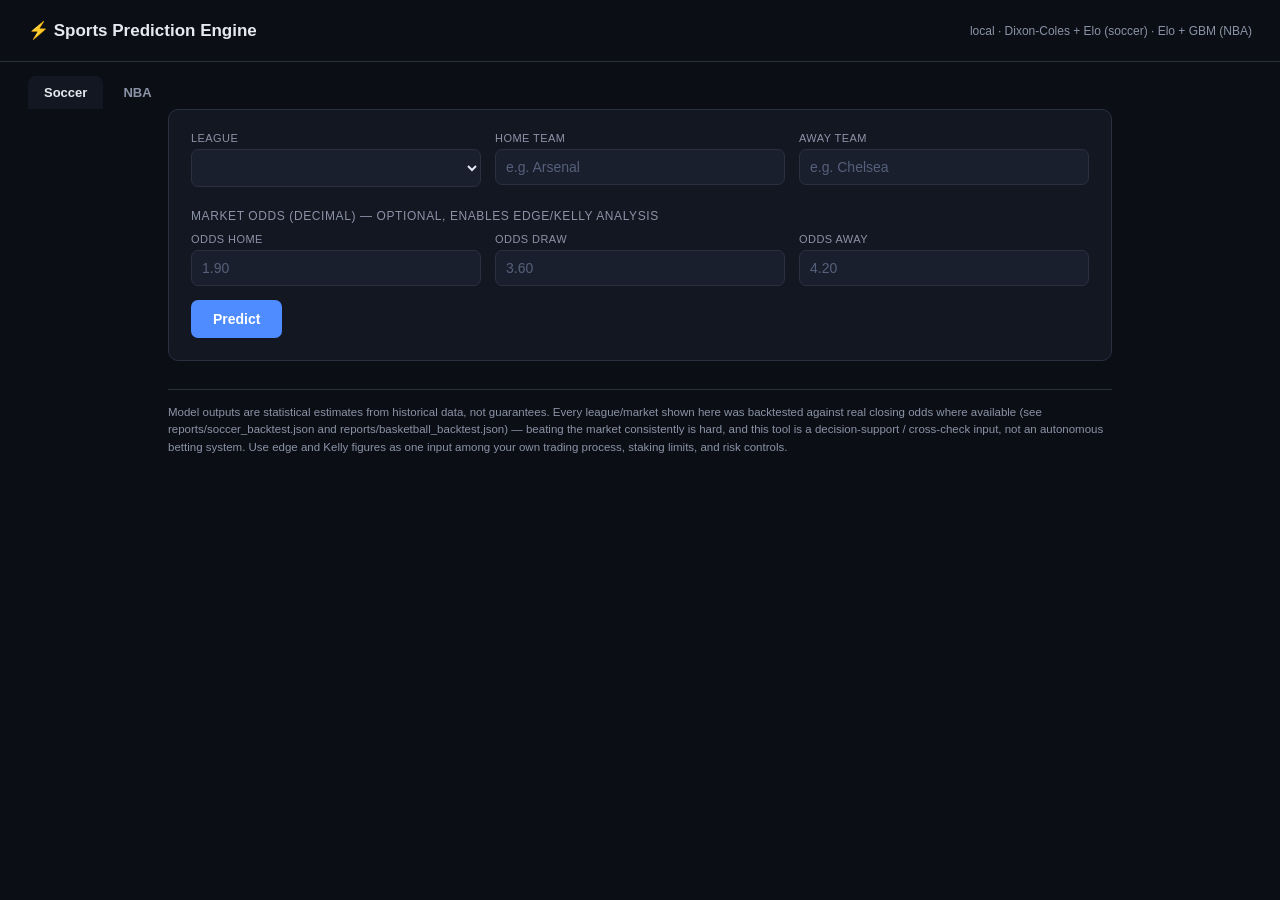
==== dashboard.html @ 4b40d507 "Initial commit: local sports prediction engine (soccer + NBA) Dixon-Coles + Elo ensemble for 20 socc" ====
<!DOCTYPE html>
<html lang="en">
<head>
<meta charset="UTF-8">
<title>Sports Prediction Engine — Local Dashboard</title>
<style>
  :root {
    --bg: #0b0e14; --panel: #131722; --panel2: #1a1f2e; --border: #2a3040;
    --text: #e6e9ef; --muted: #8b93a7; --accent: #4f8cff;
    --pos: #2ecc71; --neg: #ff5c5c; --draw: #f5b642;
  }
  * { box-sizing: border-box; }
  body { margin:0; font-family: -apple-system, BlinkMacSystemFont, "Segoe UI", Roboto, sans-serif;
         background: var(--bg); color: var(--text); }
  header { padding: 20px 28px; border-bottom: 1px solid var(--border); display:flex; align-items:center; justify-content:space-between;}
  header h1 { font-size: 17px; font-weight: 600; margin:0; }
  header .tag { color: var(--muted); font-size: 12px; }
  .tabs { display:flex; gap:4px; padding: 14px 28px 0; }
  .tab { padding:9px 16px; border-radius:8px 8px 0 0; cursor:pointer; color:var(--muted); font-size:13px; font-weight:600; }
  .tab.active { background: var(--panel); color: var(--text); }
  main { max-width: 1000px; margin: 0 auto; padding: 0 28px 60px; }
  .card { background: var(--panel); border: 1px solid var(--border); border-radius: 10px; padding: 22px; margin-top: 0; }
  .row { display:flex; gap:14px; flex-wrap: wrap; margin-bottom: 14px; }
  .field { flex: 1; min-width: 160px; }
  label { display:block; font-size: 11px; color: var(--muted); margin-bottom: 5px; text-transform: uppercase; letter-spacing: .04em; }
  input, select { width:100%; padding: 9px 10px; background: var(--panel2); border: 1px solid var(--border);
                  border-radius: 7px; color: var(--text); font-size: 14px; }
  input::placeholder { color: #55607a; }
  button { background: var(--accent); color: white; border: none; padding: 11px 22px; border-radius: 7px;
           font-size: 14px; font-weight: 600; cursor: pointer; }
  button:hover { opacity: .9; }
  .section-title { font-size: 12px; color: var(--muted); text-transform: uppercase; letter-spacing: .05em; margin: 22px 0 10px; }
  .results { display:none; margin-top: 22px; }
  .prob-grid { display:flex; gap:12px; margin-bottom: 18px; }
  .prob-box { flex:1; background: var(--panel2); border-radius: 8px; padding: 16px; text-align:center; border:1px solid var(--border); }
  .prob-box .label { font-size: 11px; color: var(--muted); text-transform:uppercase; margin-bottom:6px; }
  .prob-box .val { font-size: 26px; font-weight: 700; }
  .stat-grid { display:grid; grid-template-columns: repeat(auto-fit, minmax(160px,1fr)); gap: 10px; margin-bottom: 18px; }
  .stat { background: var(--panel2); border-radius: 8px; padding: 12px 14px; border:1px solid var(--border); }
  .stat .label { font-size: 10px; color: var(--muted); text-transform: uppercase; }
  .stat .val { font-size: 17px; font-weight: 600; margin-top: 3px; }
  table { width: 100%; border-collapse: collapse; margin-top: 6px; }
  th, td { text-align: left; padding: 9px 10px; font-size: 13px; border-bottom: 1px solid var(--border); }
  th { color: var(--muted); font-weight: 600; font-size: 11px; text-transform: uppercase; }
  .edge-pos { color: var(--pos); font-weight: 700; }
  .edge-neg { color: var(--neg); }
  .badge { display:inline-block; padding: 2px 8px; border-radius: 20px; font-size: 11px; font-weight:700; }
  .badge.bet { background: rgba(46,204,113,.15); color: var(--pos); }
  .badge.pass { background: rgba(139,147,167,.15); color: var(--muted); }
  .err { color: var(--neg); font-size: 13px; margin-top: 10px; display:none; }
  .disclaimer { color: var(--muted); font-size: 11.5px; margin-top: 28px; line-height:1.5; border-top:1px solid var(--border); padding-top:14px;}
  datalist {}
</style>
</head>
<body>
<header>
  <h1>⚡ Sports Prediction Engine</h1>
  <div class="tag">local · Dixon-Coles + Elo (soccer) · Elo + GBM (NBA)</div>
</header>
<div class="tabs">
  <div class="tab active" id="tab-soccer" onclick="switchTab('soccer')">Soccer</div>
  <div class="tab" id="tab-nba" onclick="switchTab('nba')">NBA</div>
</div>
<main>
  <div class="card" id="panel-soccer">
    <div class="row">
      <div class="field">
        <label>League</label>
        <select id="s-league" onchange="loadTeams()"></select>
      </div>
      <div class="field">
        <label>Home Team</label>
        <input list="s-home-list" id="s-home" placeholder="e.g. Arsenal">
        <datalist id="s-home-list"></datalist>
      </div>
      <div class="field">
        <label>Away Team</label>
        <input list="s-away-list" id="s-away" placeholder="e.g. Chelsea">
        <datalist id="s-away-list"></datalist>
      </div>
    </div>
    <div class="section-title">Market odds (decimal) — optional, enables edge/Kelly analysis</div>
    <div class="row">
      <div class="field"><label>Odds Home</label><input id="s-oh" type="number" step="0.01" placeholder="1.90"></div>
      <div class="field"><label>Odds Draw</label><input id="s-od" type="number" step="0.01" placeholder="3.60"></div>
      <div class="field"><label>Odds Away</label><input id="s-oa" type="number" step="0.01" placeholder="4.20"></div>
    </div>
    <button onclick="runSoccer()">Predict</button>
    <div class="err" id="s-err"></div>
    <div class="results" id="s-results"></div>
  </div>

  <div class="card" id="panel-nba" style="display:none;">
    <div class="row">
      <div class="field">
        <label>Home Team</label>
        <input list="n-home-list" id="n-home" placeholder="e.g. Celtics">
        <datalist id="n-home-list"></datalist>
      </div>
      <div class="field">
        <label>Away Team</label>
        <input list="n-away-list" id="n-away" placeholder="e.g. Lakers">
        <datalist id="n-away-list"></datalist>
      </div>
      <div class="field">
        <label>Game Date</label>
        <input id="n-date" type="date">
      </div>
    </div>
    <div class="section-title">Market odds (decimal) — optional</div>
    <div class="row">
      <div class="field"><label>Odds Home</label><input id="n-oh" type="number" step="0.01" placeholder="1.55"></div>
      <div class="field"><label>Odds Away</label><input id="n-oa" type="number" step="0.01" placeholder="2.50"></div>
      <div class="field" style="display:flex; align-items:flex-end; gap:14px;">
        <label style="display:flex; align-items:center; gap:6px; margin:0; text-transform:none; font-size:13px;">
          <input type="checkbox" id="n-playoffs" style="width:auto;"> Playoffs
        </label>
        <label style="display:flex; align-items:center; gap:6px; margin:0; text-transform:none; font-size:13px;">
          <input type="checkbox" id="n-neutral" style="width:auto;"> Neutral site
        </label>
      </div>
    </div>
    <button onclick="runNBA()">Predict</button>
    <div class="err" id="n-err"></div>
    <div class="results" id="n-results"></div>
  </div>

  <div class="disclaimer">
    Model outputs are statistical estimates from historical data, not guarantees. Every league/market
    shown here was backtested against real closing odds where available (see reports/soccer_backtest.json
    and reports/basketball_backtest.json) — beating the market consistently is hard, and this tool is a
    decision-support / cross-check input, not an autonomous betting system. Use edge and Kelly figures as
    one input among your own trading process, staking limits, and risk controls.
  </div>
</main>

<script>
const API = "";

function switchTab(t) {
  document.getElementById('tab-soccer').classList.toggle('active', t==='soccer');
  document.getElementById('tab-nba').classList.toggle('active', t==='nba');
  document.getElementById('panel-soccer').style.display = t==='soccer' ? 'block' : 'none';
  document.getElementById('panel-nba').style.display = t==='nba' ? 'block' : 'none';
}

async function init() {
  const leagues = await (await fetch(API+'/api/soccer/leagues')).json();
  const sel = document.getElementById('s-league');
  sel.innerHTML = leagues.map(l => `<option value="${l.code}">${l.name} (${l.code})</option>`).join('');
  await loadTeams();
  const nbaTeams = await (await fetch(API+'/api/basketball/teams')).json();
  fillList('n-home-list', nbaTeams);
  fillList('n-away-list', nbaTeams);
  document.getElementById('n-date').value = new Date().toISOString().slice(0,10);
}

function fillList(id, items) {
  document.getElementById(id).innerHTML = items.map(t => `<option value="${t}">`).join('');
}

async function loadTeams() {
  const div = document.getElementById('s-league').value;
  const teams = await (await fetch(API+`/api/soccer/teams?div=${div}`)).json();
  fillList('s-home-list', teams);
  fillList('s-away-list', teams);
}

function pct(x) { return (x*100).toFixed(1) + '%'; }

function edgeRow(label, odds, ea) {
  if (!ea) return '';
  const edgeClass = ea.edge > 0.02 ? 'edge-pos' : 'edge-neg';
  const badge = ea.edge > 0.02 ? '<span class="badge bet">VALUE</span>' : '<span class="badge pass">PASS</span>';
  return `<tr>
    <td>${label}</td>
    <td>${odds}</td>
    <td>${pct(ea.market_implied_prob)}</td>
    <td class="${edgeClass}">${ea.edge>0?'+':''}${pct(ea.edge)}</td>
    <td>${(ea.kelly_stake_fraction*100).toFixed(2)}% of bankroll</td>
    <td>${badge}</td>
  </tr>`;
}

async function runSoccer() {
  document.getElementById('s-err').style.display = 'none';
  const div = document.getElementById('s-league').value;
  const home = document.getElementById('s-home').value.trim();
  const away = document.getElementById('s-away').value.trim();
  if (!home || !away) { showErr('s-err', 'Enter both team names.'); return; }
  const oh = document.getElementById('s-oh').value;
  const od = document.getElementById('s-od').value;
  const oa = document.getElementById('s-oa').value;
  let url = `${API}/api/soccer/predict?div=${div}&home=${encodeURIComponent(home)}&away=${encodeURIComponent(away)}`;
  if (oh) url += `&odds_home=${oh}`; if (od) url += `&odds_draw=${od}`; if (oa) url += `&odds_away=${oa}`;
  const resp = await fetch(url);
  if (!resp.ok) { showErr('s-err', (await resp.json()).detail || 'Prediction failed'); return; }
  const r = await resp.json();

  let html = `<div class="prob-grid">
    <div class="prob-box"><div class="label">${r.home_team} Win</div><div class="val">${pct(r.prob_home_win)}</div></div>
    <div class="prob-box"><div class="label">Draw</div><div class="val">${pct(r.prob_draw)}</div></div>
    <div class="prob-box"><div class="label">${r.away_team} Win</div><div class="val">${pct(r.prob_away_win)}</div></div>
  </div>
  <div class="stat-grid">
    <div class="stat"><div class="label">Expected Goals</div><div class="val">${r.expected_goals_home.toFixed(2)} – ${r.expected_goals_away.toFixed(2)}</div></div>
    <div class="stat"><div class="label">Over/Under 2.5</div><div class="val">${pct(r.prob_over_2_5)} / ${pct(r.prob_under_2_5)}</div></div>
    <div class="stat"><div class="label">BTTS Yes/No</div><div class="val">${pct(r.prob_btts_yes)} / ${pct(r.prob_btts_no)}</div></div>
    <div class="stat"><div class="label">Elo Rating</div><div class="val">${Math.round(r.elo_home)} – ${Math.round(r.elo_away)}</div></div>
  </div>`;

  if (r.market_analysis) {
    html += `<div class="section-title">Market edge analysis</div>
    <table><thead><tr><th>Outcome</th><th>Odds</th><th>Mkt Implied</th><th>Edge</th><th>Kelly (¼)</th><th></th></tr></thead><tbody>
    ${edgeRow(r.home_team+' Win', document.getElementById('s-oh').value, r.market_analysis.H)}
    ${edgeRow('Draw', document.getElementById('s-od').value, r.market_analysis.D)}
    ${edgeRow(r.away_team+' Win', document.getElementById('s-oa').value, r.market_analysis.A)}
    </tbody></table>`;
  }
  html += `<div style="margin-top:16px; color:var(--muted); font-size:11.5px;">Model trained as of ${r.model_trained_as_of} · ${r.league}</div>`;
  const box = document.getElementById('s-results');
  box.innerHTML = html; box.style.display = 'block';
}

async function runNBA() {
  document.getElementById('n-err').style.display = 'none';
  const home = document.getElementById('n-home').value.trim();
  const away = document.getElementById('n-away').value.trim();
  if (!home || !away) { showErr('n-err', 'Enter both team names.'); return; }
  const date = document.getElementById('n-date').value;
  const playoffs = document.getElementById('n-playoffs').checked;
  const neutral = document.getElementById('n-neutral').checked;
  const oh = document.getElementById('n-oh').value;
  const oa = document.getElementById('n-oa').value;
  let url = `${API}/api/basketball/predict?home=${encodeURIComponent(home)}&away=${encodeURIComponent(away)}&game_date=${date}&is_playoffs=${playoffs}&neutral_site=${neutral}`;
  if (oh) url += `&odds_home=${oh}`; if (oa) url += `&odds_away=${oa}`;
  const resp = await fetch(url);
  if (!resp.ok) { showErr('n-err', (await resp.json()).detail || 'Prediction failed'); return; }
  const r = await resp.json();

  let html = `<div class="prob-grid">
    <div class="prob-box"><div class="label">${r.home_team} Win</div><div class="val">${pct(r.prob_home_win)}</div></div>
    <div class="prob-box"><div class="label">${r.away_team} Win</div><div class="val">${pct(r.prob_away_win)}</div></div>
  </div>
  <div class="stat-grid">
    <div class="stat"><div class="label">Predicted Margin (Home)</div><div class="val">${r.predicted_margin_home>0?'+':''}${r.predicted_margin_home.toFixed(1)}</div></div>
    <div class="stat"><div class="label">Predicted Total Points</div><div class="val">${r.predicted_total_points.toFixed(1)}</div></div>
    <div class="stat"><div class="label">Elo Rating</div><div class="val">${Math.round(r.elo_home)} – ${Math.round(r.elo_away)}</div></div>
  </div>`;

  if (r.market_analysis) {
    html += `<div class="section-title">Market edge analysis</div>
    <table><thead><tr><th>Outcome</th><th>Odds</th><th>Mkt Implied</th><th>Edge</th><th>Kelly (¼)</th><th></th></tr></thead><tbody>
    ${edgeRow(r.home_team+' Win', document.getElementById('n-oh').value, r.market_analysis.H)}
    ${edgeRow(r.away_team+' Win', document.getElementById('n-oa').value, r.market_analysis.A)}
    </tbody></table>`;
  }
  html += `<div style="margin-top:16px; color:var(--muted); font-size:11.5px;">Model trained as of ${r.model_trained_as_of}</div>`;
  const box = document.getElementById('n-results');
  box.innerHTML = html; box.style.display = 'block';
}

function showErr(id, msg) { const e = document.getElementById(id); e.textContent = msg; e.style.display = 'block'; }

init();
</script>
</body>
</html>
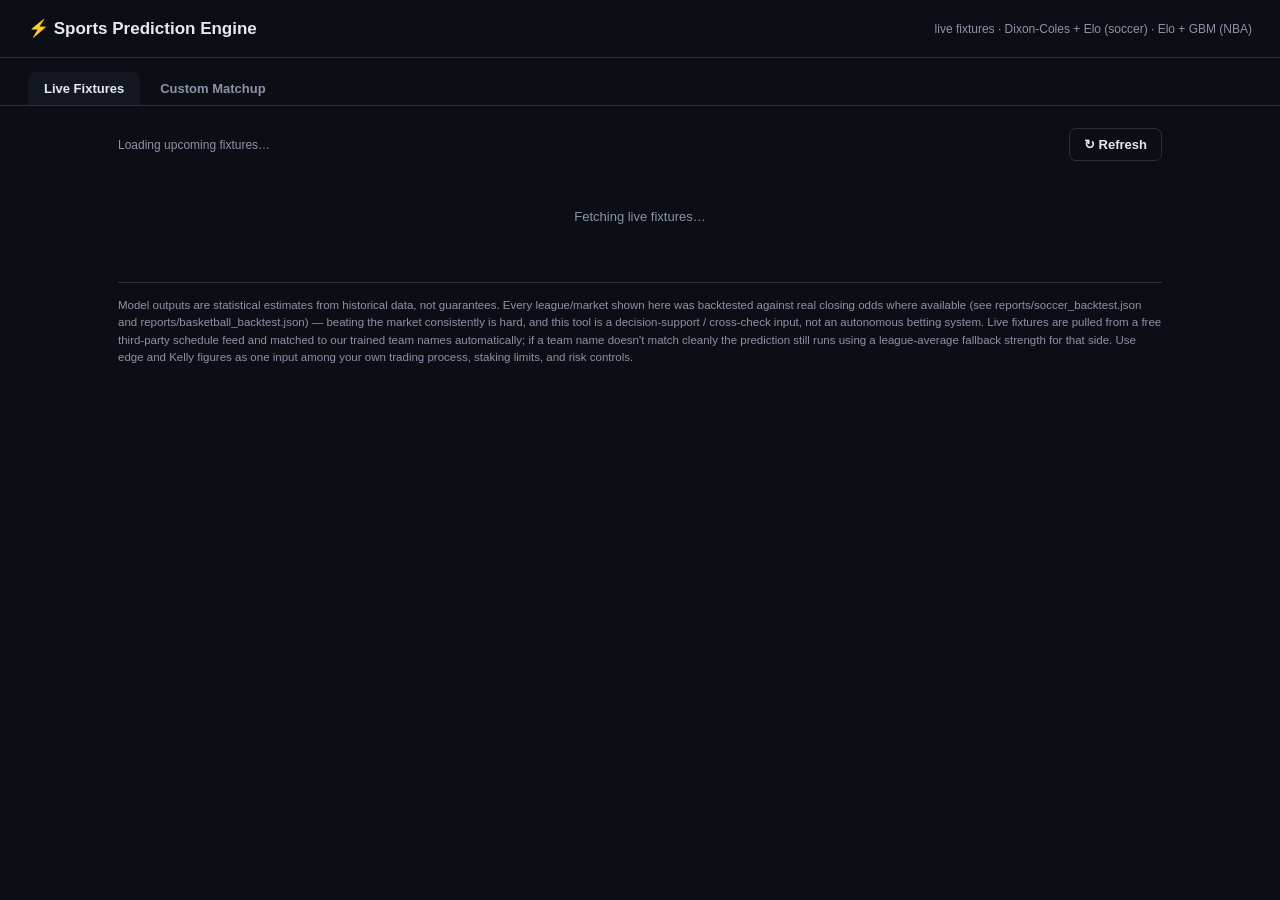
==== commit 5db716e8: "Add live fixtures: auto-fetch upcoming matches grouped by league, no manual entry New src/fixtures.p" ====
--- a/dashboard.html
+++ b/dashboard.html
@@ -12,14 +12,14 @@
   * { box-sizing: border-box; }
   body { margin:0; font-family: -apple-system, BlinkMacSystemFont, "Segoe UI", Roboto, sans-serif;
          background: var(--bg); color: var(--text); }
-  header { padding: 20px 28px; border-bottom: 1px solid var(--border); display:flex; align-items:center; justify-content:space-between;}
+  header { padding: 18px 28px; border-bottom: 1px solid var(--border); display:flex; align-items:center; justify-content:space-between; flex-wrap: wrap; gap: 10px;}
   header h1 { font-size: 17px; font-weight: 600; margin:0; }
   header .tag { color: var(--muted); font-size: 12px; }
-  .tabs { display:flex; gap:4px; padding: 14px 28px 0; }
+  .tabs { display:flex; gap:4px; padding: 14px 28px 0; border-bottom: 1px solid var(--border); }
   .tab { padding:9px 16px; border-radius:8px 8px 0 0; cursor:pointer; color:var(--muted); font-size:13px; font-weight:600; }
   .tab.active { background: var(--panel); color: var(--text); }
-  main { max-width: 1000px; margin: 0 auto; padding: 0 28px 60px; }
-  .card { background: var(--panel); border: 1px solid var(--border); border-radius: 10px; padding: 22px; margin-top: 0; }
+  main { max-width: 1100px; margin: 0 auto; padding: 22px 28px 60px; }
+  .card { background: var(--panel); border: 1px solid var(--border); border-radius: 10px; padding: 22px; }
   .row { display:flex; gap:14px; flex-wrap: wrap; margin-bottom: 14px; }
   .field { flex: 1; min-width: 160px; }
   label { display:block; font-size: 11px; color: var(--muted); margin-bottom: 5px; text-transform: uppercase; letter-spacing: .04em; }
@@ -29,6 +29,7 @@
   button { background: var(--accent); color: white; border: none; padding: 11px 22px; border-radius: 7px;
            font-size: 14px; font-weight: 600; cursor: pointer; }
   button:hover { opacity: .9; }
+  button.ghost { background: transparent; border: 1px solid var(--border); color: var(--text); padding: 8px 14px; font-size: 13px; }
   .section-title { font-size: 12px; color: var(--muted); text-transform: uppercase; letter-spacing: .05em; margin: 22px 0 10px; }
   .results { display:none; margin-top: 22px; }
   .prob-grid { display:flex; gap:12px; margin-bottom: 18px; }
@@ -47,103 +48,277 @@
   .badge { display:inline-block; padding: 2px 8px; border-radius: 20px; font-size: 11px; font-weight:700; }
   .badge.bet { background: rgba(46,204,113,.15); color: var(--pos); }
   .badge.pass { background: rgba(139,147,167,.15); color: var(--muted); }
-  .err { color: var(--neg); font-size: 13px; margin-top: 10px; display:none; }
+  .err { color: var(--neg); font-size: 13px; margin-top: 10px; }
   .disclaimer { color: var(--muted); font-size: 11.5px; margin-top: 28px; line-height:1.5; border-top:1px solid var(--border); padding-top:14px;}
-  datalist {}
+
+  /* live fixtures view */
+  .live-toolbar { display:flex; align-items:center; justify-content:space-between; margin-bottom: 18px; flex-wrap: wrap; gap: 10px;}
+  .live-toolbar .updated { color: var(--muted); font-size: 12px; }
+  .league-group { margin-bottom: 26px; }
+  .league-group h2 { font-size: 14px; font-weight: 700; margin: 0 0 10px; display:flex; align-items:center; gap: 8px; }
+  .league-group h2 .count { color: var(--muted); font-weight: 500; font-size: 12px; }
+  .fixture-card { background: var(--panel); border: 1px solid var(--border); border-radius: 10px;
+                  padding: 14px 18px; margin-bottom: 10px; }
+  .fixture-top { display:flex; justify-content:space-between; align-items:center; gap: 12px; flex-wrap: wrap; }
+  .fixture-teams { font-size: 14.5px; font-weight: 600; }
+  .fixture-when { color: var(--muted); font-size: 12px; white-space: nowrap; }
+  .prob-bar { display:flex; height: 8px; border-radius: 5px; overflow:hidden; margin-top: 10px; background: var(--panel2); }
+  .prob-bar .seg-home { background: var(--accent); }
+  .prob-bar .seg-draw { background: var(--draw); }
+  .prob-bar .seg-away { background: #6b7280; }
+  .prob-legend { display:flex; justify-content: space-between; font-size: 11.5px; color: var(--muted); margin-top: 6px; }
+  .fixture-meta { display:flex; gap: 18px; margin-top: 8px; font-size: 12px; color: var(--muted); flex-wrap: wrap; }
+  .fixture-meta b { color: var(--text); }
+  .loading { color: var(--muted); font-size: 13px; padding: 30px 0; text-align:center; }
+  .empty-note { color: var(--muted); font-size: 13px; padding: 10px 0; }
+  .error-banner { background: rgba(255,92,92,.08); border: 1px solid rgba(255,92,92,.3); color: #ff9a9a;
+                  border-radius: 8px; padding: 10px 14px; font-size: 12.5px; margin-bottom: 18px; }
 </style>
 </head>
 <body>
 <header>
   <h1>⚡ Sports Prediction Engine</h1>
-  <div class="tag">local · Dixon-Coles + Elo (soccer) · Elo + GBM (NBA)</div>
+  <div class="tag">live fixtures · Dixon-Coles + Elo (soccer) · Elo + GBM (NBA)</div>
 </header>
 <div class="tabs">
-  <div class="tab active" id="tab-soccer" onclick="switchTab('soccer')">Soccer</div>
-  <div class="tab" id="tab-nba" onclick="switchTab('nba')">NBA</div>
+  <div class="tab active" id="tab-live" onclick="switchMainTab('live')">Live Fixtures</div>
+  <div class="tab" id="tab-custom" onclick="switchMainTab('custom')">Custom Matchup</div>
 </div>
 <main>
-  <div class="card" id="panel-soccer">
-    <div class="row">
-      <div class="field">
-        <label>League</label>
-        <select id="s-league" onchange="loadTeams()"></select>
+
+  <!-- ============ LIVE FIXTURES ============ -->
+  <div id="panel-live">
+    <div class="live-toolbar">
+      <div class="updated" id="live-updated">Loading upcoming fixtures…</div>
+      <button class="ghost" onclick="loadLive(true)">↻ Refresh</button>
+    </div>
+    <div id="live-errors"></div>
+    <div id="live-content"><div class="loading">Fetching live fixtures…</div></div>
+  </div>
+
+  <!-- ============ CUSTOM MATCHUP ============ -->
+  <div id="panel-custom" style="display:none;">
+    <div class="tabs" style="padding:0; border-bottom:none; margin-bottom:14px;">
+      <div class="tab active" id="tab-soccer" onclick="switchSubTab('soccer')" style="background:var(--panel2);">Soccer</div>
+      <div class="tab" id="tab-nba" onclick="switchSubTab('nba')" style="background:transparent;">NBA</div>
+    </div>
+
+    <div class="card" id="panel-soccer">
+      <div class="row">
+        <div class="field">
+          <label>League</label>
+          <select id="s-league" onchange="loadTeams()"></select>
+        </div>
+        <div class="field">
+          <label>Home Team</label>
+          <input list="s-home-list" id="s-home" placeholder="e.g. Arsenal">
+          <datalist id="s-home-list"></datalist>
+        </div>
+        <div class="field">
+          <label>Away Team</label>
+          <input list="s-away-list" id="s-away" placeholder="e.g. Chelsea">
+          <datalist id="s-away-list"></datalist>
+        </div>
       </div>
-      <div class="field">
-        <label>Home Team</label>
-        <input list="s-home-list" id="s-home" placeholder="e.g. Arsenal">
-        <datalist id="s-home-list"></datalist>
+      <div class="section-title">Market odds (decimal) — optional, enables edge/Kelly analysis</div>
+      <div class="row">
+        <div class="field"><label>Odds Home</label><input id="s-oh" type="number" step="0.01" placeholder="1.90"></div>
+        <div class="field"><label>Odds Draw</label><input id="s-od" type="number" step="0.01" placeholder="3.60"></div>
+        <div class="field"><label>Odds Away</label><input id="s-oa" type="number" step="0.01" placeholder="4.20"></div>
       </div>
-      <div class="field">
-        <label>Away Team</label>
-        <input list="s-away-list" id="s-away" placeholder="e.g. Chelsea">
-        <datalist id="s-away-list"></datalist>
+      <button onclick="runSoccer()">Predict</button>
+      <div class="err" id="s-err" style="display:none;"></div>
+      <div class="results" id="s-results"></div>
+    </div>
+
+    <div class="card" id="panel-nba" style="display:none;">
+      <div class="row">
+        <div class="field">
+          <label>Home Team</label>
+          <input list="n-home-list" id="n-home" placeholder="e.g. Celtics">
+          <datalist id="n-home-list"></datalist>
+        </div>
+        <div class="field">
+          <label>Away Team</label>
+          <input list="n-away-list" id="n-away" placeholder="e.g. Lakers">
+          <datalist id="n-away-list"></datalist>
+        </div>
+        <div class="field">
+          <label>Game Date</label>
+          <input id="n-date" type="date">
+        </div>
       </div>
-    </div>
-    <div class="section-title">Market odds (decimal) — optional, enables edge/Kelly analysis</div>
-    <div class="row">
-      <div class="field"><label>Odds Home</label><input id="s-oh" type="number" step="0.01" placeholder="1.90"></div>
-      <div class="field"><label>Odds Draw</label><input id="s-od" type="number" step="0.01" placeholder="3.60"></div>
-      <div class="field"><label>Odds Away</label><input id="s-oa" type="number" step="0.01" placeholder="4.20"></div>
-    </div>
-    <button onclick="runSoccer()">Predict</button>
-    <div class="err" id="s-err"></div>
-    <div class="results" id="s-results"></div>
-  </div>
-
-  <div class="card" id="panel-nba" style="display:none;">
-    <div class="row">
-      <div class="field">
-        <label>Home Team</label>
-        <input list="n-home-list" id="n-home" placeholder="e.g. Celtics">
-        <datalist id="n-home-list"></datalist>
+      <div class="section-title">Market odds (decimal) — optional</div>
+      <div class="row">
+        <div class="field"><label>Odds Home</label><input id="n-oh" type="number" step="0.01" placeholder="1.55"></div>
+        <div class="field"><label>Odds Away</label><input id="n-oa" type="number" step="0.01" placeholder="2.50"></div>
+        <div class="field" style="display:flex; align-items:flex-end; gap:14px;">
+          <label style="display:flex; align-items:center; gap:6px; margin:0; text-transform:none; font-size:13px;">
+            <input type="checkbox" id="n-playoffs" style="width:auto;"> Playoffs
+          </label>
+          <label style="display:flex; align-items:center; gap:6px; margin:0; text-transform:none; font-size:13px;">
+            <input type="checkbox" id="n-neutral" style="width:auto;"> Neutral site
+          </label>
+        </div>
       </div>
-      <div class="field">
-        <label>Away Team</label>
-        <input list="n-away-list" id="n-away" placeholder="e.g. Lakers">
-        <datalist id="n-away-list"></datalist>
-      </div>
-      <div class="field">
-        <label>Game Date</label>
-        <input id="n-date" type="date">
-      </div>
-    </div>
-    <div class="section-title">Market odds (decimal) — optional</div>
-    <div class="row">
-      <div class="field"><label>Odds Home</label><input id="n-oh" type="number" step="0.01" placeholder="1.55"></div>
-      <div class="field"><label>Odds Away</label><input id="n-oa" type="number" step="0.01" placeholder="2.50"></div>
-      <div class="field" style="display:flex; align-items:flex-end; gap:14px;">
-        <label style="display:flex; align-items:center; gap:6px; margin:0; text-transform:none; font-size:13px;">
-          <input type="checkbox" id="n-playoffs" style="width:auto;"> Playoffs
-        </label>
-        <label style="display:flex; align-items:center; gap:6px; margin:0; text-transform:none; font-size:13px;">
-          <input type="checkbox" id="n-neutral" style="width:auto;"> Neutral site
-        </label>
-      </div>
-    </div>
-    <button onclick="runNBA()">Predict</button>
-    <div class="err" id="n-err"></div>
-    <div class="results" id="n-results"></div>
+      <button onclick="runNBA()">Predict</button>
+      <div class="err" id="n-err" style="display:none;"></div>
+      <div class="results" id="n-results"></div>
+    </div>
   </div>
 
   <div class="disclaimer">
     Model outputs are statistical estimates from historical data, not guarantees. Every league/market
     shown here was backtested against real closing odds where available (see reports/soccer_backtest.json
     and reports/basketball_backtest.json) — beating the market consistently is hard, and this tool is a
-    decision-support / cross-check input, not an autonomous betting system. Use edge and Kelly figures as
-    one input among your own trading process, staking limits, and risk controls.
+    decision-support / cross-check input, not an autonomous betting system. Live fixtures are pulled from
+    a free third-party schedule feed and matched to our trained team names automatically; if a team name
+    doesn't match cleanly the prediction still runs using a league-average fallback strength for that side.
+    Use edge and Kelly figures as one input among your own trading process, staking limits, and risk controls.
   </div>
 </main>
 
 <script>
 const API = "";
 
-function switchTab(t) {
+function switchMainTab(t) {
+  document.getElementById('tab-live').classList.toggle('active', t==='live');
+  document.getElementById('tab-custom').classList.toggle('active', t==='custom');
+  document.getElementById('panel-live').style.display = t==='live' ? 'block' : 'none';
+  document.getElementById('panel-custom').style.display = t==='custom' ? 'block' : 'none';
+}
+function switchSubTab(t) {
   document.getElementById('tab-soccer').classList.toggle('active', t==='soccer');
   document.getElementById('tab-nba').classList.toggle('active', t==='nba');
+  document.getElementById('tab-soccer').style.background = t==='soccer' ? 'var(--panel2)' : 'transparent';
+  document.getElementById('tab-nba').style.background = t==='nba' ? 'var(--panel2)' : 'transparent';
   document.getElementById('panel-soccer').style.display = t==='soccer' ? 'block' : 'none';
   document.getElementById('panel-nba').style.display = t==='nba' ? 'block' : 'none';
 }
 
+function pct(x) { return (x*100).toFixed(1) + '%'; }
+function fmtWhen(dateStr, timeStr) {
+  if (!dateStr) return '';
+  try {
+    const d = new Date(dateStr + 'T' + (timeStr || '00:00:00') + 'Z');
+    return d.toLocaleDateString(undefined, {weekday:'short', month:'short', day:'numeric'}) +
+           (timeStr ? ' · ' + d.toLocaleTimeString(undefined, {hour:'2-digit', minute:'2-digit'}) : '');
+  } catch(e) { return dateStr; }
+}
+
+// ---------------- LIVE FIXTURES ----------------
+async function loadLive(forceRefresh) {
+  document.getElementById('live-updated').textContent = 'Fetching live fixtures…';
+  document.getElementById('live-content').innerHTML = '<div class="loading">Fetching live fixtures…</div>';
+  document.getElementById('live-errors').innerHTML = '';
+  try {
+    const resp = await fetch(API + '/api/fixtures/live' + (forceRefresh ? '?refresh=true' : ''));
+    if (!resp.ok) throw new Error((await resp.json()).detail || 'Failed to load fixtures');
+    const data = await resp.json();
+    renderLive(data);
+    document.getElementById('live-updated').textContent = 'Updated ' + new Date().toLocaleTimeString();
+  } catch (e) {
+    document.getElementById('live-content').innerHTML =
+      `<div class="error-banner">Couldn't load live fixtures: ${e.message}. The dashboard's manual "Custom Matchup" tab still works off the local models.</div>`;
+    document.getElementById('live-updated').textContent = '';
+  }
+}
+
+function soccerFixtureCard(f) {
+  const p = f.prediction || {};
+  if (p.error) {
+    return `<div class="fixture-card">
+      <div class="fixture-top"><div class="fixture-teams">${f.home_team_live_name} vs ${f.away_team_live_name}</div>
+      <div class="fixture-when">${fmtWhen(f.date, f.time)}</div></div>
+      <div class="err" style="margin-top:8px;">Prediction unavailable: ${p.error}</div></div>`;
+  }
+  const h = p.prob_home_win*100, d = p.prob_draw*100, a = p.prob_away_win*100;
+  return `<div class="fixture-card">
+    <div class="fixture-top">
+      <div class="fixture-teams">${f.home_team_live_name} vs ${f.away_team_live_name}</div>
+      <div class="fixture-when">${fmtWhen(f.date, f.time)}</div>
+    </div>
+    <div class="prob-bar">
+      <div class="seg-home" style="width:${h}%"></div>
+      <div class="seg-draw" style="width:${d}%"></div>
+      <div class="seg-away" style="width:${a}%"></div>
+    </div>
+    <div class="prob-legend">
+      <span>${f.home_team_live_name} ${pct(p.prob_home_win)}</span>
+      <span>Draw ${pct(p.prob_draw)}</span>
+      <span>${f.away_team_live_name} ${pct(p.prob_away_win)}</span>
+    </div>
+    <div class="fixture-meta">
+      <span>xG <b>${p.expected_goals_home.toFixed(2)} – ${p.expected_goals_away.toFixed(2)}</b></span>
+      <span>O/U 2.5 <b>${pct(p.prob_over_2_5)} / ${pct(p.prob_under_2_5)}</b></span>
+      <span>BTTS <b>${pct(p.prob_btts_yes)}</b></span>
+    </div>
+  </div>`;
+}
+
+function nbaFixtureCard(f) {
+  const p = f.prediction || {};
+  if (p.error) {
+    return `<div class="fixture-card">
+      <div class="fixture-top"><div class="fixture-teams">${f.home_team_live_name} vs ${f.away_team_live_name}</div>
+      <div class="fixture-when">${fmtWhen(f.date, f.time)}</div></div>
+      <div class="err" style="margin-top:8px;">Prediction unavailable: ${p.error}</div></div>`;
+  }
+  const h = p.prob_home_win*100, a = p.prob_away_win*100;
+  return `<div class="fixture-card">
+    <div class="fixture-top">
+      <div class="fixture-teams">${f.home_team_live_name} vs ${f.away_team_live_name}</div>
+      <div class="fixture-when">${fmtWhen(f.date, f.time)}</div>
+    </div>
+    <div class="prob-bar">
+      <div class="seg-home" style="width:${h}%"></div>
+      <div class="seg-away" style="width:${a}%"></div>
+    </div>
+    <div class="prob-legend">
+      <span>${f.home_team_live_name} ${pct(p.prob_home_win)}</span>
+      <span>${f.away_team_live_name} ${pct(p.prob_away_win)}</span>
+    </div>
+    <div class="fixture-meta">
+      <span>Predicted margin <b>${p.predicted_margin_home>0?'+':''}${p.predicted_margin_home.toFixed(1)}</b></span>
+      <span>Predicted total <b>${p.predicted_total_points.toFixed(1)}</b></span>
+    </div>
+  </div>`;
+}
+
+function renderLive(data) {
+  let html = '';
+  const soccerDivs = Object.keys(data.soccer || {});
+  let anyFixtures = false;
+
+  for (const div of soccerDivs) {
+    const group = data.soccer[div];
+    if (!group.fixtures || group.fixtures.length === 0) continue;
+    anyFixtures = true;
+    html += `<div class="league-group"><h2>⚽ ${group.league} <span class="count">${group.fixtures.length} upcoming</span></h2>`;
+    html += group.fixtures.map(soccerFixtureCard).join('');
+    html += `</div>`;
+  }
+
+  if (data.basketball && data.basketball.fixtures && data.basketball.fixtures.length > 0) {
+    anyFixtures = true;
+    html += `<div class="league-group"><h2>🏀 NBA <span class="count">${data.basketball.fixtures.length} upcoming</span></h2>`;
+    html += data.basketball.fixtures.map(nbaFixtureCard).join('');
+    html += `</div>`;
+  }
+
+  if (!anyFixtures) {
+    html = `<div class="empty-note">No upcoming fixtures were returned by the live feed right now — this can mean the leagues are in their off-season, or the upstream feed is temporarily unavailable. Try Refresh, or use the Custom Matchup tab.</div>`;
+  }
+
+  document.getElementById('live-content').innerHTML = html;
+
+  if (data.errors && data.errors.length > 0) {
+    document.getElementById('live-errors').innerHTML =
+      `<div class="error-banner"><b>${data.errors.length} league(s) had fetch issues:</b><br>${data.errors.join('<br>')}</div>`;
+  }
+}
+
+// ---------------- CUSTOM MATCHUP (soccer) ----------------
 async function init() {
   const leagues = await (await fetch(API+'/api/soccer/leagues')).json();
   const sel = document.getElementById('s-league');
@@ -153,6 +328,7 @@
   fillList('n-home-list', nbaTeams);
   fillList('n-away-list', nbaTeams);
   document.getElementById('n-date').value = new Date().toISOString().slice(0,10);
+  loadLive(false);
 }
 
 function fillList(id, items) {
@@ -165,8 +341,6 @@
   fillList('s-home-list', teams);
   fillList('s-away-list', teams);
 }
-
-function pct(x) { return (x*100).toFixed(1) + '%'; }
 
 function edgeRow(label, odds, ea) {
   if (!ea) return '';
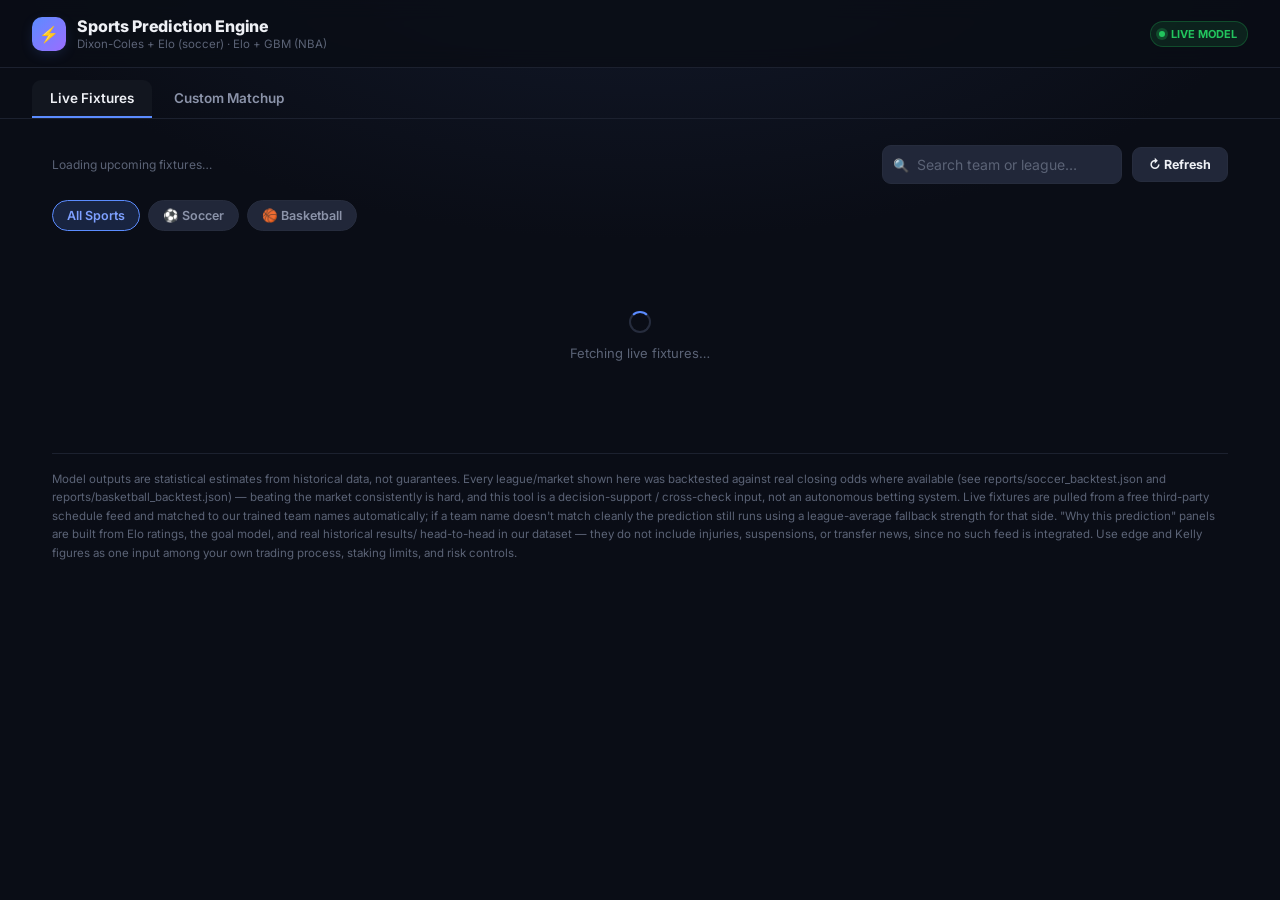
==== commit 41e03672: "Fix Windows encoding crash, correct broken live-fixtures matching, add real prediction rationale - a" ====
--- a/dashboard.html
+++ b/dashboard.html
@@ -2,83 +2,202 @@
 <html lang="en">
 <head>
 <meta charset="UTF-8">
-<title>Sports Prediction Engine — Local Dashboard</title>
+<meta name="viewport" content="width=device-width, initial-scale=1">
+<title>Sports Prediction Engine</title>
+<link rel="preconnect" href="https://fonts.googleapis.com">
+<link href="https://fonts.googleapis.com/css2?family=Inter:wght@400;500;600;700;800&family=JetBrains+Mono:wght@500&display=swap" rel="stylesheet">
 <style>
   :root {
-    --bg: #0b0e14; --panel: #131722; --panel2: #1a1f2e; --border: #2a3040;
-    --text: #e6e9ef; --muted: #8b93a7; --accent: #4f8cff;
-    --pos: #2ecc71; --neg: #ff5c5c; --draw: #f5b642;
+    --bg: #0a0d16; --bg2: #05070c;
+    --panel: #12161f; --panel2: #1a1f2c; --panel3: #212739;
+    --border: #262c3d; --border-soft: #1c212f;
+    --text: #eef0f5; --muted: #8b93a9; --dim: #5b6376;
+    --accent: #5b8cff; --accent2: #7ea0ff; --accent-glow: rgba(91,140,255,.18);
+    --pos: #22c55e; --pos-bg: rgba(34,197,94,.12);
+    --neg: #f75466; --neg-bg: rgba(247,84,102,.12);
+    --draw: #f5b642; --draw-bg: rgba(245,182,66,.12);
+    --radius: 14px; --radius-sm: 9px;
+    --shadow: 0 1px 2px rgba(0,0,0,.4), 0 8px 24px -8px rgba(0,0,0,.5);
   }
   * { box-sizing: border-box; }
-  body { margin:0; font-family: -apple-system, BlinkMacSystemFont, "Segoe UI", Roboto, sans-serif;
-         background: var(--bg); color: var(--text); }
-  header { padding: 18px 28px; border-bottom: 1px solid var(--border); display:flex; align-items:center; justify-content:space-between; flex-wrap: wrap; gap: 10px;}
-  header h1 { font-size: 17px; font-weight: 600; margin:0; }
-  header .tag { color: var(--muted); font-size: 12px; }
-  .tabs { display:flex; gap:4px; padding: 14px 28px 0; border-bottom: 1px solid var(--border); }
-  .tab { padding:9px 16px; border-radius:8px 8px 0 0; cursor:pointer; color:var(--muted); font-size:13px; font-weight:600; }
-  .tab.active { background: var(--panel); color: var(--text); }
-  main { max-width: 1100px; margin: 0 auto; padding: 22px 28px 60px; }
-  .card { background: var(--panel); border: 1px solid var(--border); border-radius: 10px; padding: 22px; }
-  .row { display:flex; gap:14px; flex-wrap: wrap; margin-bottom: 14px; }
+  html { scroll-behavior: smooth; }
+  body {
+    margin: 0; font-family: 'Inter', -apple-system, BlinkMacSystemFont, "Segoe UI", Roboto, sans-serif;
+    background: radial-gradient(1200px 600px at 50% -10%, #131a2c 0%, var(--bg) 55%) fixed;
+    color: var(--text); -webkit-font-smoothing: antialiased;
+  }
+  .mono { font-family: 'JetBrains Mono', ui-monospace, monospace; }
+
+  header {
+    position: sticky; top: 0; z-index: 20;
+    padding: 16px 32px; border-bottom: 1px solid var(--border-soft);
+    display: flex; align-items: center; justify-content: space-between; flex-wrap: wrap; gap: 12px;
+    background: rgba(10,13,22,.85); backdrop-filter: blur(10px);
+  }
+  .brand { display: flex; align-items: center; gap: 11px; }
+  .brand .mark {
+    width: 34px; height: 34px; border-radius: 10px; display: flex; align-items: center; justify-content: center;
+    background: linear-gradient(135deg, var(--accent), #9b6dff); font-size: 16px; box-shadow: 0 4px 14px -2px var(--accent-glow);
+  }
+  .brand h1 { font-size: 16px; font-weight: 800; margin: 0; letter-spacing: -.01em; }
+  .brand .tag { color: var(--dim); font-size: 11.5px; margin-top: 1px; }
+  .live-pill {
+    display: inline-flex; align-items: center; gap: 6px; font-size: 11px; font-weight: 700; color: var(--pos);
+    background: var(--pos-bg); border: 1px solid rgba(34,197,94,.25); padding: 5px 10px 5px 8px; border-radius: 20px;
+  }
+  .live-pill .dot { width: 6px; height: 6px; border-radius: 50%; background: var(--pos); box-shadow: 0 0 0 3px rgba(34,197,94,.25); animation: pulse 2s infinite; }
+  @keyframes pulse { 0%,100%{opacity:1} 50%{opacity:.4} }
+
+  .tabs { display: flex; gap: 4px; padding: 12px 32px 0; border-bottom: 1px solid var(--border-soft); }
+  .tab {
+    padding: 10px 18px; border-radius: 9px 9px 0 0; cursor: pointer; color: var(--muted); font-size: 13.5px;
+    font-weight: 600; transition: all .15s; border-bottom: 2px solid transparent; user-select: none;
+  }
+  .tab:hover { color: var(--text); }
+  .tab.active { background: var(--panel); color: var(--text); border-bottom: 2px solid var(--accent); }
+
+  main { max-width: 1240px; margin: 0 auto; padding: 26px 32px 70px; }
+  .card {
+    background: linear-gradient(180deg, var(--panel), var(--panel) 60%, var(--panel2));
+    border: 1px solid var(--border); border-radius: var(--radius); padding: 24px; box-shadow: var(--shadow);
+  }
+  .row { display: flex; gap: 14px; flex-wrap: wrap; margin-bottom: 14px; }
   .field { flex: 1; min-width: 160px; }
-  label { display:block; font-size: 11px; color: var(--muted); margin-bottom: 5px; text-transform: uppercase; letter-spacing: .04em; }
-  input, select { width:100%; padding: 9px 10px; background: var(--panel2); border: 1px solid var(--border);
-                  border-radius: 7px; color: var(--text); font-size: 14px; }
-  input::placeholder { color: #55607a; }
-  button { background: var(--accent); color: white; border: none; padding: 11px 22px; border-radius: 7px;
-           font-size: 14px; font-weight: 600; cursor: pointer; }
-  button:hover { opacity: .9; }
-  button.ghost { background: transparent; border: 1px solid var(--border); color: var(--text); padding: 8px 14px; font-size: 13px; }
-  .section-title { font-size: 12px; color: var(--muted); text-transform: uppercase; letter-spacing: .05em; margin: 22px 0 10px; }
-  .results { display:none; margin-top: 22px; }
-  .prob-grid { display:flex; gap:12px; margin-bottom: 18px; }
-  .prob-box { flex:1; background: var(--panel2); border-radius: 8px; padding: 16px; text-align:center; border:1px solid var(--border); }
-  .prob-box .label { font-size: 11px; color: var(--muted); text-transform:uppercase; margin-bottom:6px; }
-  .prob-box .val { font-size: 26px; font-weight: 700; }
-  .stat-grid { display:grid; grid-template-columns: repeat(auto-fit, minmax(160px,1fr)); gap: 10px; margin-bottom: 18px; }
-  .stat { background: var(--panel2); border-radius: 8px; padding: 12px 14px; border:1px solid var(--border); }
-  .stat .label { font-size: 10px; color: var(--muted); text-transform: uppercase; }
-  .stat .val { font-size: 17px; font-weight: 600; margin-top: 3px; }
+  label { display: block; font-size: 11px; color: var(--muted); margin-bottom: 6px; text-transform: uppercase; letter-spacing: .05em; font-weight: 600; }
+  input, select {
+    width: 100%; padding: 10px 12px; background: var(--panel3); border: 1px solid var(--border);
+    border-radius: var(--radius-sm); color: var(--text); font-size: 14px; font-family: inherit; transition: border-color .15s;
+  }
+  input:focus, select:focus { outline: none; border-color: var(--accent); }
+  input::placeholder { color: var(--dim); }
+  button {
+    background: linear-gradient(135deg, var(--accent), #7a6dff); color: white; border: none; padding: 11px 22px;
+    border-radius: var(--radius-sm); font-size: 13.5px; font-weight: 700; cursor: pointer; transition: transform .1s, opacity .15s;
+    font-family: inherit;
+  }
+  button:hover { opacity: .92; } button:active { transform: scale(.98); }
+  button.ghost { background: var(--panel3); border: 1px solid var(--border); color: var(--text); padding: 9px 16px; font-size: 12.5px; }
+  button.chip {
+    background: var(--panel3); border: 1px solid var(--border); color: var(--muted); padding: 7px 14px;
+    font-size: 12.5px; font-weight: 600; border-radius: 20px;
+  }
+  button.chip.active { background: var(--accent-glow); border-color: var(--accent); color: var(--accent2); }
+
+  .section-title { font-size: 11.5px; color: var(--muted); text-transform: uppercase; letter-spacing: .06em; font-weight: 700; margin: 24px 0 10px; }
+  .results { display: none; margin-top: 22px; }
+  .prob-grid { display: flex; gap: 12px; margin-bottom: 18px; }
+  .prob-box { flex: 1; background: var(--panel3); border-radius: var(--radius-sm); padding: 16px; text-align: center; border: 1px solid var(--border); }
+  .prob-box .label { font-size: 11px; color: var(--muted); text-transform: uppercase; margin-bottom: 6px; font-weight: 600; }
+  .prob-box .val { font-size: 27px; font-weight: 800; letter-spacing: -.02em; }
+  .stat-grid { display: grid; grid-template-columns: repeat(auto-fit, minmax(160px,1fr)); gap: 10px; margin-bottom: 18px; }
+  .stat { background: var(--panel3); border-radius: var(--radius-sm); padding: 12px 14px; border: 1px solid var(--border); }
+  .stat .label { font-size: 10px; color: var(--muted); text-transform: uppercase; font-weight: 600; }
+  .stat .val { font-size: 17px; font-weight: 700; margin-top: 3px; }
   table { width: 100%; border-collapse: collapse; margin-top: 6px; }
-  th, td { text-align: left; padding: 9px 10px; font-size: 13px; border-bottom: 1px solid var(--border); }
-  th { color: var(--muted); font-weight: 600; font-size: 11px; text-transform: uppercase; }
+  th, td { text-align: left; padding: 10px; font-size: 13px; border-bottom: 1px solid var(--border-soft); }
+  th { color: var(--muted); font-weight: 700; font-size: 10.5px; text-transform: uppercase; letter-spacing: .04em; }
   .edge-pos { color: var(--pos); font-weight: 700; }
   .edge-neg { color: var(--neg); }
-  .badge { display:inline-block; padding: 2px 8px; border-radius: 20px; font-size: 11px; font-weight:700; }
-  .badge.bet { background: rgba(46,204,113,.15); color: var(--pos); }
-  .badge.pass { background: rgba(139,147,167,.15); color: var(--muted); }
+  .badge { display: inline-block; padding: 3px 9px; border-radius: 20px; font-size: 10.5px; font-weight: 800; letter-spacing: .02em; }
+  .badge.bet { background: var(--pos-bg); color: var(--pos); }
+  .badge.pass { background: rgba(139,147,167,.12); color: var(--muted); }
   .err { color: var(--neg); font-size: 13px; margin-top: 10px; }
-  .disclaimer { color: var(--muted); font-size: 11.5px; margin-top: 28px; line-height:1.5; border-top:1px solid var(--border); padding-top:14px;}
-
-  /* live fixtures view */
-  .live-toolbar { display:flex; align-items:center; justify-content:space-between; margin-bottom: 18px; flex-wrap: wrap; gap: 10px;}
-  .live-toolbar .updated { color: var(--muted); font-size: 12px; }
-  .league-group { margin-bottom: 26px; }
-  .league-group h2 { font-size: 14px; font-weight: 700; margin: 0 0 10px; display:flex; align-items:center; gap: 8px; }
-  .league-group h2 .count { color: var(--muted); font-weight: 500; font-size: 12px; }
-  .fixture-card { background: var(--panel); border: 1px solid var(--border); border-radius: 10px;
-                  padding: 14px 18px; margin-bottom: 10px; }
-  .fixture-top { display:flex; justify-content:space-between; align-items:center; gap: 12px; flex-wrap: wrap; }
-  .fixture-teams { font-size: 14.5px; font-weight: 600; }
-  .fixture-when { color: var(--muted); font-size: 12px; white-space: nowrap; }
-  .prob-bar { display:flex; height: 8px; border-radius: 5px; overflow:hidden; margin-top: 10px; background: var(--panel2); }
+  .disclaimer { color: var(--dim); font-size: 11.5px; margin-top: 32px; line-height: 1.6; border-top: 1px solid var(--border-soft); padding-top: 16px; }
+
+  /* ---- live fixtures toolbar ---- */
+  .live-toolbar { display: flex; align-items: center; justify-content: space-between; margin-bottom: 16px; flex-wrap: wrap; gap: 12px; }
+  .live-toolbar .updated { color: var(--dim); font-size: 12px; }
+  .toolbar-controls { display: flex; align-items: center; gap: 10px; flex-wrap: wrap; }
+  .search-box { position: relative; }
+  .search-box input { width: 240px; padding-left: 34px; }
+  .search-box .icon { position: absolute; left: 11px; top: 50%; transform: translateY(-50%); color: var(--dim); font-size: 13px; pointer-events: none; }
+  .chip-row { display: flex; gap: 8px; flex-wrap: wrap; margin-bottom: 20px; }
+
+  /* ---- sport sections ---- */
+  .sport-section { margin-bottom: 8px; }
+  .sport-header {
+    display: flex; align-items: center; gap: 10px; margin: 28px 0 14px; padding-bottom: 10px;
+    border-bottom: 1px solid var(--border-soft);
+  }
+  .sport-header .icon { font-size: 20px; }
+  .sport-header h2 { font-size: 17px; font-weight: 800; margin: 0; letter-spacing: -.01em; }
+  .sport-header .count { color: var(--dim); font-weight: 500; font-size: 12.5px; }
+
+  details.league-group { margin-bottom: 10px; }
+  details.league-group summary {
+    list-style: none; cursor: pointer; display: flex; align-items: center; gap: 9px; padding: 12px 14px;
+    background: var(--panel2); border: 1px solid var(--border); border-radius: var(--radius-sm); user-select: none;
+  }
+  details.league-group summary::-webkit-details-marker { display: none; }
+  details.league-group summary .chev { color: var(--dim); font-size: 11px; transition: transform .15s; }
+  details.league-group[open] summary .chev { transform: rotate(90deg); }
+  details.league-group summary .lname { font-weight: 700; font-size: 13.5px; }
+  details.league-group summary .count { color: var(--dim); font-weight: 500; font-size: 12px; margin-left: auto; }
+  .league-body { padding: 12px 2px 4px; display: grid; grid-template-columns: repeat(auto-fill, minmax(360px, 1fr)); gap: 12px; }
+
+  .fixture-card {
+    background: var(--panel); border: 1px solid var(--border); border-radius: var(--radius-sm);
+    padding: 15px 17px; transition: border-color .15s, transform .1s;
+  }
+  .fixture-card:hover { border-color: #34405e; }
+  .fixture-top { display: flex; justify-content: space-between; align-items: flex-start; gap: 10px; }
+  .matchup { display: flex; flex-direction: column; gap: 7px; flex: 1; min-width: 0; }
+  .team-row { display: flex; align-items: center; gap: 9px; }
+  .avatar {
+    width: 24px; height: 24px; border-radius: 7px; display: flex; align-items: center; justify-content: center;
+    font-size: 10px; font-weight: 800; color: #fff; flex-shrink: 0;
+  }
+  .team-name { font-size: 13.5px; font-weight: 600; white-space: nowrap; overflow: hidden; text-overflow: ellipsis; }
+  .fixture-when { color: var(--dim); font-size: 11.5px; white-space: nowrap; text-align: right; flex-shrink: 0; }
+  .prob-bar { display: flex; height: 7px; border-radius: 5px; overflow: hidden; margin-top: 12px; background: var(--panel3); }
   .prob-bar .seg-home { background: var(--accent); }
   .prob-bar .seg-draw { background: var(--draw); }
   .prob-bar .seg-away { background: #6b7280; }
-  .prob-legend { display:flex; justify-content: space-between; font-size: 11.5px; color: var(--muted); margin-top: 6px; }
-  .fixture-meta { display:flex; gap: 18px; margin-top: 8px; font-size: 12px; color: var(--muted); flex-wrap: wrap; }
-  .fixture-meta b { color: var(--text); }
-  .loading { color: var(--muted); font-size: 13px; padding: 30px 0; text-align:center; }
-  .empty-note { color: var(--muted); font-size: 13px; padding: 10px 0; }
-  .error-banner { background: rgba(255,92,92,.08); border: 1px solid rgba(255,92,92,.3); color: #ff9a9a;
-                  border-radius: 8px; padding: 10px 14px; font-size: 12.5px; margin-bottom: 18px; }
+  .prob-legend { display: flex; justify-content: space-between; font-size: 11px; color: var(--muted); margin-top: 7px; font-weight: 500; }
+  .fixture-meta { display: flex; gap: 16px; margin-top: 10px; font-size: 11.5px; color: var(--dim); flex-wrap: wrap; }
+  .fixture-meta b { color: var(--text); font-weight: 600; }
+
+  .why-toggle {
+    margin-top: 11px; font-size: 11.5px; font-weight: 700; color: var(--accent2); cursor: pointer;
+    display: inline-flex; align-items: center; gap: 5px; user-select: none;
+  }
+  .why-toggle:hover { color: var(--accent); }
+  .why-toggle .chev { font-size: 9px; transition: transform .15s; }
+  .why-panel {
+    display: none; margin-top: 12px; padding: 13px 14px; background: var(--panel3); border: 1px solid var(--border-soft);
+    border-radius: var(--radius-sm);
+  }
+  .why-panel.open { display: block; }
+  .why-panel ul { margin: 0; padding-left: 18px; }
+  .why-panel li { font-size: 12px; color: var(--muted); line-height: 1.65; margin-bottom: 5px; }
+  .why-panel li b { color: var(--text); font-weight: 600; }
+  .why-scope { margin-top: 10px; padding-top: 9px; border-top: 1px solid var(--border-soft); font-size: 10.5px; color: var(--dim); font-style: italic; line-height: 1.5; }
+  .form-pills { display: inline-flex; gap: 3px; vertical-align: middle; }
+  .form-pill { width: 15px; height: 15px; border-radius: 4px; font-size: 9px; font-weight: 800; display: inline-flex; align-items: center; justify-content: center; color: #fff; }
+  .form-pill.W { background: var(--pos); } .form-pill.D { background: var(--draw); color:#3a2a00; } .form-pill.L { background: var(--neg); }
+
+  .loading { color: var(--dim); font-size: 13px; padding: 60px 0; text-align: center; }
+  .loading .spinner { width: 22px; height: 22px; border-radius: 50%; border: 2.5px solid var(--border); border-top-color: var(--accent); margin: 0 auto 12px; animation: spin .8s linear infinite; }
+  @keyframes spin { to { transform: rotate(360deg); } }
+  .empty-note { color: var(--dim); font-size: 13px; padding: 40px 0; text-align: center; }
+  .error-banner {
+    background: var(--neg-bg); border: 1px solid rgba(247,84,102,.25); color: #ff9aa4;
+    border-radius: var(--radius-sm); padding: 12px 15px; font-size: 12.5px; margin-bottom: 18px;
+  }
+  .error-banner summary { cursor: pointer; font-weight: 700; color: #ff9aa4; }
+  .error-banner .items { margin-top: 8px; line-height: 1.7; color: #e8a5ac; }
 </style>
 </head>
 <body>
 <header>
-  <h1>⚡ Sports Prediction Engine</h1>
-  <div class="tag">live fixtures · Dixon-Coles + Elo (soccer) · Elo + GBM (NBA)</div>
+  <div class="brand">
+    <div class="mark">⚡</div>
+    <div>
+      <h1>Sports Prediction Engine</h1>
+      <div class="tag">Dixon-Coles + Elo (soccer) &middot; Elo + GBM (NBA)</div>
+    </div>
+  </div>
+  <div class="live-pill"><span class="dot"></span> LIVE MODEL</div>
 </header>
 <div class="tabs">
   <div class="tab active" id="tab-live" onclick="switchMainTab('live')">Live Fixtures</div>
@@ -90,17 +209,28 @@
   <div id="panel-live">
     <div class="live-toolbar">
       <div class="updated" id="live-updated">Loading upcoming fixtures…</div>
-      <button class="ghost" onclick="loadLive(true)">↻ Refresh</button>
+      <div class="toolbar-controls">
+        <div class="search-box">
+          <span class="icon">&#128269;</span>
+          <input id="live-search" placeholder="Search team or league…" oninput="renderLive()">
+        </div>
+        <button class="ghost" onclick="loadLive(true)">&#8635; Refresh</button>
+      </div>
+    </div>
+    <div class="chip-row">
+      <button class="chip active" id="chip-all" onclick="setSportFilter('all')">All Sports</button>
+      <button class="chip" id="chip-soccer" onclick="setSportFilter('soccer')">&#9917; Soccer</button>
+      <button class="chip" id="chip-basketball" onclick="setSportFilter('basketball')">&#127936; Basketball</button>
     </div>
     <div id="live-errors"></div>
-    <div id="live-content"><div class="loading">Fetching live fixtures…</div></div>
+    <div id="live-content"><div class="loading"><div class="spinner"></div>Fetching live fixtures…</div></div>
   </div>
 
   <!-- ============ CUSTOM MATCHUP ============ -->
   <div id="panel-custom" style="display:none;">
     <div class="tabs" style="padding:0; border-bottom:none; margin-bottom:14px;">
-      <div class="tab active" id="tab-soccer" onclick="switchSubTab('soccer')" style="background:var(--panel2);">Soccer</div>
-      <div class="tab" id="tab-nba" onclick="switchSubTab('nba')" style="background:transparent;">NBA</div>
+      <div class="tab active" id="tab-soccer" onclick="switchSubTab('soccer')" style="background:var(--panel2);">&#9917; Soccer</div>
+      <div class="tab" id="tab-nba" onclick="switchSubTab('nba')" style="background:transparent;">&#127936; NBA</div>
     </div>
 
     <div class="card" id="panel-soccer">
@@ -174,12 +304,17 @@
     decision-support / cross-check input, not an autonomous betting system. Live fixtures are pulled from
     a free third-party schedule feed and matched to our trained team names automatically; if a team name
     doesn't match cleanly the prediction still runs using a league-average fallback strength for that side.
-    Use edge and Kelly figures as one input among your own trading process, staking limits, and risk controls.
+    "Why this prediction" panels are built from Elo ratings, the goal model, and real historical results/
+    head-to-head in our dataset — they do not include injuries, suspensions, or transfer news, since no
+    such feed is integrated. Use edge and Kelly figures as one input among your own trading process,
+    staking limits, and risk controls.
   </div>
 </main>
 
 <script>
 const API = "";
+let LIVE_DATA = null;
+let SPORT_FILTER = 'all';
 
 function switchMainTab(t) {
   document.getElementById('tab-live').classList.toggle('active', t==='live');
@@ -194,6 +329,11 @@
   document.getElementById('tab-nba').style.background = t==='nba' ? 'var(--panel2)' : 'transparent';
   document.getElementById('panel-soccer').style.display = t==='soccer' ? 'block' : 'none';
   document.getElementById('panel-nba').style.display = t==='nba' ? 'block' : 'none';
+}
+function setSportFilter(s) {
+  SPORT_FILTER = s;
+  ['all','soccer','basketball'].forEach(k => document.getElementById('chip-'+k).classList.toggle('active', k===s));
+  renderLive();
 }
 
 function pct(x) { return (x*100).toFixed(1) + '%'; }
@@ -205,17 +345,51 @@
            (timeStr ? ' · ' + d.toLocaleTimeString(undefined, {hour:'2-digit', minute:'2-digit'}) : '');
   } catch(e) { return dateStr; }
 }
+const AVATAR_COLORS = ['#5b8cff','#9b6dff','#22c55e','#f5b642','#f75466','#38bdf8','#fb923c','#a3e635','#e879f9','#2dd4bf'];
+function hashStr(s) { let h=0; for (let i=0;i<s.length;i++) { h = (h*31 + s.charCodeAt(i)) | 0; } return Math.abs(h); }
+function initials(name) {
+  const parts = (name||'?').split(/\s+/).filter(Boolean);
+  if (parts.length === 1) return parts[0].slice(0,2).toUpperCase();
+  return (parts[0][0] + parts[parts.length-1][0]).toUpperCase();
+}
+function avatar(name) {
+  const color = AVATAR_COLORS[hashStr(name||'') % AVATAR_COLORS.length];
+  return `<span class="avatar" style="background:${color}">${initials(name)}</span>`;
+}
+function formPills(resultsStr) {
+  if (!resultsStr) return '';
+  return `<span class="form-pills">${resultsStr.split('-').map(l => `<span class="form-pill ${l}">${l}</span>`).join('')}</span>`;
+}
+let whyIdCounter = 0;
+function rationalePanel(rationale) {
+  if (!rationale || !rationale.narrative || rationale.narrative.length === 0) return '';
+  const id = 'why-' + (whyIdCounter++);
+  const bullets = rationale.narrative.map(b => `<li>${b}</li>`).join('');
+  return `<div class="why-toggle" onclick="toggleWhy('${id}')">
+    <span class="chev" id="${id}-chev">&#9656;</span> Why this prediction
+  </div>
+  <div class="why-panel" id="${id}">
+    <ul>${bullets}</ul>
+    <div class="why-scope">${rationale.data_scope || ''}</div>
+  </div>`;
+}
+function toggleWhy(id) {
+  const panel = document.getElementById(id);
+  const chev = document.getElementById(id + '-chev');
+  const open = panel.classList.toggle('open');
+  chev.style.transform = open ? 'rotate(90deg)' : 'rotate(0deg)';
+}
 
 // ---------------- LIVE FIXTURES ----------------
 async function loadLive(forceRefresh) {
   document.getElementById('live-updated').textContent = 'Fetching live fixtures…';
-  document.getElementById('live-content').innerHTML = '<div class="loading">Fetching live fixtures…</div>';
+  document.getElementById('live-content').innerHTML = '<div class="loading"><div class="spinner"></div>Fetching live fixtures…</div>';
   document.getElementById('live-errors').innerHTML = '';
   try {
     const resp = await fetch(API + '/api/fixtures/live' + (forceRefresh ? '?refresh=true' : ''));
     if (!resp.ok) throw new Error((await resp.json()).detail || 'Failed to load fixtures');
-    const data = await resp.json();
-    renderLive(data);
+    LIVE_DATA = await resp.json();
+    renderLive();
     document.getElementById('live-updated').textContent = 'Updated ' + new Date().toLocaleTimeString();
   } catch (e) {
     document.getElementById('live-content').innerHTML =
@@ -224,18 +398,30 @@
   }
 }
 
+function matchesSearch(q, ...fields) {
+  if (!q) return true;
+  q = q.toLowerCase();
+  return fields.some(f => (f||'').toLowerCase().includes(q));
+}
+
 function soccerFixtureCard(f) {
   const p = f.prediction || {};
   if (p.error) {
     return `<div class="fixture-card">
-      <div class="fixture-top"><div class="fixture-teams">${f.home_team_live_name} vs ${f.away_team_live_name}</div>
+      <div class="fixture-top"><div class="matchup">
+        <div class="team-row">${avatar(f.home_team_live_name)}<span class="team-name">${f.home_team_live_name}</span></div>
+        <div class="team-row">${avatar(f.away_team_live_name)}<span class="team-name">${f.away_team_live_name}</span></div>
+      </div>
       <div class="fixture-when">${fmtWhen(f.date, f.time)}</div></div>
       <div class="err" style="margin-top:8px;">Prediction unavailable: ${p.error}</div></div>`;
   }
   const h = p.prob_home_win*100, d = p.prob_draw*100, a = p.prob_away_win*100;
   return `<div class="fixture-card">
     <div class="fixture-top">
-      <div class="fixture-teams">${f.home_team_live_name} vs ${f.away_team_live_name}</div>
+      <div class="matchup">
+        <div class="team-row">${avatar(f.home_team_live_name)}<span class="team-name">${f.home_team_live_name}</span></div>
+        <div class="team-row">${avatar(f.away_team_live_name)}<span class="team-name">${f.away_team_live_name}</span></div>
+      </div>
       <div class="fixture-when">${fmtWhen(f.date, f.time)}</div>
     </div>
     <div class="prob-bar">
@@ -244,15 +430,16 @@
       <div class="seg-away" style="width:${a}%"></div>
     </div>
     <div class="prob-legend">
-      <span>${f.home_team_live_name} ${pct(p.prob_home_win)}</span>
+      <span>${pct(p.prob_home_win)}</span>
       <span>Draw ${pct(p.prob_draw)}</span>
-      <span>${f.away_team_live_name} ${pct(p.prob_away_win)}</span>
+      <span>${pct(p.prob_away_win)}</span>
     </div>
     <div class="fixture-meta">
       <span>xG <b>${p.expected_goals_home.toFixed(2)} – ${p.expected_goals_away.toFixed(2)}</b></span>
       <span>O/U 2.5 <b>${pct(p.prob_over_2_5)} / ${pct(p.prob_under_2_5)}</b></span>
       <span>BTTS <b>${pct(p.prob_btts_yes)}</b></span>
     </div>
+    ${rationalePanel(p.rationale)}
   </div>`;
 }
 
@@ -260,14 +447,20 @@
   const p = f.prediction || {};
   if (p.error) {
     return `<div class="fixture-card">
-      <div class="fixture-top"><div class="fixture-teams">${f.home_team_live_name} vs ${f.away_team_live_name}</div>
+      <div class="fixture-top"><div class="matchup">
+        <div class="team-row">${avatar(f.home_team_live_name)}<span class="team-name">${f.home_team_live_name}</span></div>
+        <div class="team-row">${avatar(f.away_team_live_name)}<span class="team-name">${f.away_team_live_name}</span></div>
+      </div>
       <div class="fixture-when">${fmtWhen(f.date, f.time)}</div></div>
       <div class="err" style="margin-top:8px;">Prediction unavailable: ${p.error}</div></div>`;
   }
   const h = p.prob_home_win*100, a = p.prob_away_win*100;
   return `<div class="fixture-card">
     <div class="fixture-top">
-      <div class="fixture-teams">${f.home_team_live_name} vs ${f.away_team_live_name}</div>
+      <div class="matchup">
+        <div class="team-row">${avatar(f.home_team_live_name)}<span class="team-name">${f.home_team_live_name}</span></div>
+        <div class="team-row">${avatar(f.away_team_live_name)}<span class="team-name">${f.away_team_live_name}</span></div>
+      </div>
       <div class="fixture-when">${fmtWhen(f.date, f.time)}</div>
     </div>
     <div class="prob-bar">
@@ -275,46 +468,74 @@
       <div class="seg-away" style="width:${a}%"></div>
     </div>
     <div class="prob-legend">
-      <span>${f.home_team_live_name} ${pct(p.prob_home_win)}</span>
-      <span>${f.away_team_live_name} ${pct(p.prob_away_win)}</span>
+      <span>${pct(p.prob_home_win)}</span>
+      <span>${pct(p.prob_away_win)}</span>
     </div>
     <div class="fixture-meta">
       <span>Predicted margin <b>${p.predicted_margin_home>0?'+':''}${p.predicted_margin_home.toFixed(1)}</b></span>
       <span>Predicted total <b>${p.predicted_total_points.toFixed(1)}</b></span>
     </div>
+    ${rationalePanel(p.rationale)}
   </div>`;
 }
 
-function renderLive(data) {
+function leagueGroupHtml(icon, name, fixturesHtml, count) {
+  return `<details class="league-group" open>
+    <summary><span class="chev">&#9656;</span> ${icon} <span class="lname">${name}</span> <span class="count">${count} upcoming</span></summary>
+    <div class="league-body">${fixturesHtml}</div>
+  </details>`;
+}
+
+function renderLive() {
+  if (!LIVE_DATA) return;
+  const q = document.getElementById('live-search').value.trim();
+  const data = LIVE_DATA;
   let html = '';
-  const soccerDivs = Object.keys(data.soccer || {});
   let anyFixtures = false;
 
-  for (const div of soccerDivs) {
-    const group = data.soccer[div];
-    if (!group.fixtures || group.fixtures.length === 0) continue;
-    anyFixtures = true;
-    html += `<div class="league-group"><h2>⚽ ${group.league} <span class="count">${group.fixtures.length} upcoming</span></h2>`;
-    html += group.fixtures.map(soccerFixtureCard).join('');
-    html += `</div>`;
-  }
-
-  if (data.basketball && data.basketball.fixtures && data.basketball.fixtures.length > 0) {
-    anyFixtures = true;
-    html += `<div class="league-group"><h2>🏀 NBA <span class="count">${data.basketball.fixtures.length} upcoming</span></h2>`;
-    html += data.basketball.fixtures.map(nbaFixtureCard).join('');
-    html += `</div>`;
+  // ---- Soccer ----
+  if (SPORT_FILTER === 'all' || SPORT_FILTER === 'soccer') {
+    const soccerDivs = Object.keys(data.soccer || {});
+    let soccerHtml = '', soccerTotal = 0;
+    for (const div of soccerDivs) {
+      const group = data.soccer[div];
+      if (!group.fixtures || group.fixtures.length === 0) continue;
+      const filtered = group.fixtures.filter(f => matchesSearch(q, f.home_team_live_name, f.away_team_live_name, group.league));
+      if (filtered.length === 0) continue;
+      soccerHtml += leagueGroupHtml('&#9917;', group.league, filtered.map(soccerFixtureCard).join(''), filtered.length);
+      soccerTotal += filtered.length;
+    }
+    if (soccerTotal > 0) {
+      anyFixtures = true;
+      html += `<div class="sport-section"><div class="sport-header"><span class="icon">&#9917;</span><h2>Soccer</h2><span class="count">${soccerTotal} upcoming fixtures</span></div>${soccerHtml}</div>`;
+    }
+  }
+
+  // ---- Basketball ----
+  if (SPORT_FILTER === 'all' || SPORT_FILTER === 'basketball') {
+    const bb = data.basketball;
+    if (bb && bb.fixtures && bb.fixtures.length > 0) {
+      const filtered = bb.fixtures.filter(f => matchesSearch(q, f.home_team_live_name, f.away_team_live_name, 'NBA'));
+      if (filtered.length > 0) {
+        anyFixtures = true;
+        const body = leagueGroupHtml('&#127936;', bb.league || 'NBA', filtered.map(nbaFixtureCard).join(''), filtered.length);
+        html += `<div class="sport-section"><div class="sport-header"><span class="icon">&#127936;</span><h2>Basketball</h2><span class="count">${filtered.length} upcoming fixtures</span></div>${body}</div>`;
+      }
+    }
   }
 
   if (!anyFixtures) {
-    html = `<div class="empty-note">No upcoming fixtures were returned by the live feed right now — this can mean the leagues are in their off-season, or the upstream feed is temporarily unavailable. Try Refresh, or use the Custom Matchup tab.</div>`;
+    html = `<div class="empty-note">${q ? 'No fixtures match your search.' : 'No upcoming fixtures were returned by the live feed right now — this can mean the leagues are in their off-season, or the upstream feed is temporarily unavailable.'} Try Refresh, or use the Custom Matchup tab.</div>`;
   }
 
   document.getElementById('live-content').innerHTML = html;
 
   if (data.errors && data.errors.length > 0) {
     document.getElementById('live-errors').innerHTML =
-      `<div class="error-banner"><b>${data.errors.length} league(s) had fetch issues:</b><br>${data.errors.join('<br>')}</div>`;
+      `<details class="error-banner"><summary>${data.errors.length} league(s) had no live fixtures available</summary>
+      <div class="items">${data.errors.join('<br>')}</div></details>`;
+  } else {
+    document.getElementById('live-errors').innerHTML = '';
   }
 }
 
@@ -391,9 +612,19 @@
     ${edgeRow(r.away_team+' Win', document.getElementById('s-oa').value, r.market_analysis.A)}
     </tbody></table>`;
   }
-  html += `<div style="margin-top:16px; color:var(--muted); font-size:11.5px;">Model trained as of ${r.model_trained_as_of} · ${r.league}</div>`;
+  html += `<div class="section-title">Why this prediction</div>` + rationalePanelInline(r.rationale);
+  html += `<div style="margin-top:16px; color:var(--dim); font-size:11.5px;">Model trained as of ${r.model_trained_as_of} · ${r.league}</div>`;
   const box = document.getElementById('s-results');
   box.innerHTML = html; box.style.display = 'block';
+}
+
+function rationalePanelInline(rationale) {
+  if (!rationale || !rationale.narrative || rationale.narrative.length === 0) return '';
+  const bullets = rationale.narrative.map(b => `<li>${b}</li>`).join('');
+  return `<div class="why-panel open" style="margin-top:0;">
+    <ul>${bullets}</ul>
+    <div class="why-scope">${rationale.data_scope || ''}</div>
+  </div>`;
 }
 
 async function runNBA() {
@@ -429,7 +660,8 @@
     ${edgeRow(r.away_team+' Win', document.getElementById('n-oa').value, r.market_analysis.A)}
     </tbody></table>`;
   }
-  html += `<div style="margin-top:16px; color:var(--muted); font-size:11.5px;">Model trained as of ${r.model_trained_as_of}</div>`;
+  html += `<div class="section-title">Why this prediction</div>` + rationalePanelInline(r.rationale);
+  html += `<div style="margin-top:16px; color:var(--dim); font-size:11.5px;">Model trained as of ${r.model_trained_as_of}</div>`;
   const box = document.getElementById('n-results');
   box.innerHTML = html; box.style.display = 'block';
 }
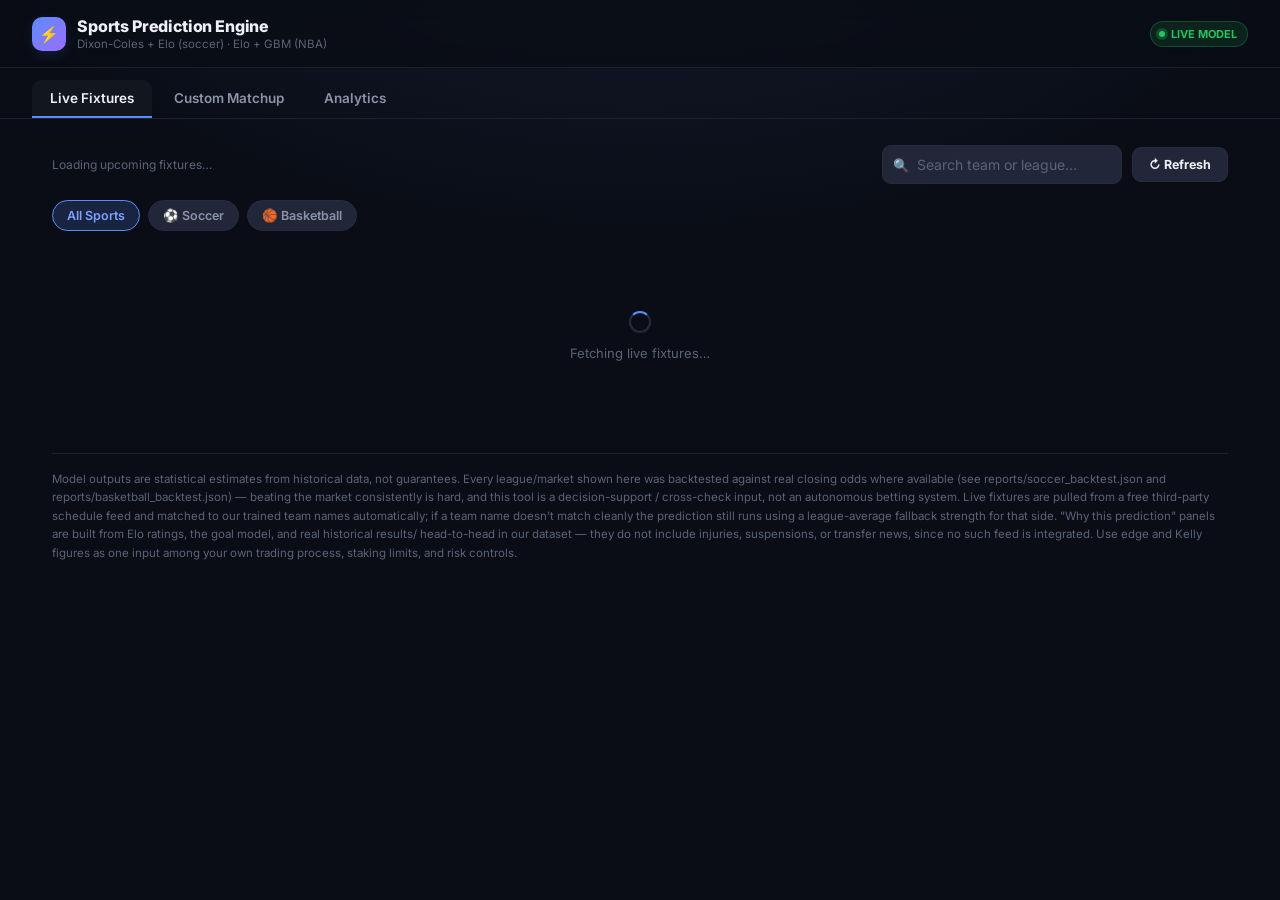
==== commit 534cd4dd: "Add Analytics tab: real backtest accuracy on the web dashboard New /api/analytics endpoint serves th" ====
--- a/dashboard.html
+++ b/dashboard.html
@@ -202,6 +202,7 @@
 <div class="tabs">
   <div class="tab active" id="tab-live" onclick="switchMainTab('live')">Live Fixtures</div>
   <div class="tab" id="tab-custom" onclick="switchMainTab('custom')">Custom Matchup</div>
+  <div class="tab" id="tab-analytics" onclick="switchMainTab('analytics')">Analytics</div>
 </div>
 <main>
 
@@ -297,6 +298,11 @@
     </div>
   </div>
 
+  <!-- ============ ANALYTICS ============ -->
+  <div id="panel-analytics" style="display:none;">
+    <div id="analytics-content"><div class="loading"><div class="spinner"></div>Loading backtest results…</div></div>
+  </div>
+
   <div class="disclaimer">
     Model outputs are statistical estimates from historical data, not guarantees. Every league/market
     shown here was backtested against real closing odds where available (see reports/soccer_backtest.json
@@ -315,12 +321,16 @@
 const API = "";
 let LIVE_DATA = null;
 let SPORT_FILTER = 'all';
+let ANALYTICS_LOADED = false;
 
 function switchMainTab(t) {
   document.getElementById('tab-live').classList.toggle('active', t==='live');
   document.getElementById('tab-custom').classList.toggle('active', t==='custom');
+  document.getElementById('tab-analytics').classList.toggle('active', t==='analytics');
   document.getElementById('panel-live').style.display = t==='live' ? 'block' : 'none';
   document.getElementById('panel-custom').style.display = t==='custom' ? 'block' : 'none';
+  document.getElementById('panel-analytics').style.display = t==='analytics' ? 'block' : 'none';
+  if (t === 'analytics' && !ANALYTICS_LOADED) loadAnalytics();
 }
 function switchSubTab(t) {
   document.getElementById('tab-soccer').classList.toggle('active', t==='soccer');
@@ -666,6 +676,83 @@
   box.innerHTML = html; box.style.display = 'block';
 }
 
+// ---------------- ANALYTICS ----------------
+async function loadAnalytics() {
+  const box = document.getElementById('analytics-content');
+  box.innerHTML = '<div class="loading"><div class="spinner"></div>Loading backtest results…</div>';
+  try {
+    const resp = await fetch(API + '/api/analytics');
+    if (!resp.ok) throw new Error('Failed to load analytics');
+    const data = await resp.json();
+    renderAnalytics(data);
+    ANALYTICS_LOADED = true;
+  } catch (e) {
+    box.innerHTML = `<div class="error-banner">Couldn't load analytics: ${e.message}</div>`;
+  }
+}
+
+function renderAnalytics(data) {
+  const soccer = data.soccer || [];
+  const bb = data.basketball;
+  const n = soccer.length;
+  const avgModel = soccer.reduce((s,x)=>s+x.brier.blended_calibrated,0) / (n||1);
+  const avgMarket = soccer.reduce((s,x)=>s+x.brier.market,0) / (n||1);
+  const beatMarket = soccer.filter(x => x.brier.blended_calibrated < x.brier.market);
+
+  let html = `
+    <div class="section-title" style="margin-top:0;">Soccer — ${n} leagues backtested</div>
+    <div class="stat-grid" style="margin-bottom:22px;">
+      <div class="stat"><div class="label">Avg Model Brier</div><div class="val">${avgModel.toFixed(3)}</div></div>
+      <div class="stat"><div class="label">Avg Market Brier</div><div class="val">${avgMarket.toFixed(3)}</div></div>
+      <div class="stat"><div class="label">Beat the Market</div><div class="val">${beatMarket.length} / ${n} leagues</div></div>
+    </div>
+    <div style="overflow-x:auto;">
+    <table>
+      <thead><tr>
+        <th>League</th><th>Holdout N</th><th>Model Brier</th><th>Market Brier</th>
+        <th>Edge</th><th>Model Log-Loss</th><th>Result</th>
+      </tr></thead>
+      <tbody>`;
+
+  const rows = [...soccer].sort((a,b) =>
+    (b.brier.market - b.brier.blended_calibrated) - (a.brier.market - a.brier.blended_calibrated));
+  for (const x of rows) {
+    const edge = x.brier.market - x.brier.blended_calibrated; // positive = model beat market (lower Brier)
+    const won = edge > 0;
+    html += `<tr>
+      <td>${x.league}</td>
+      <td>${x.n_test_holdout}</td>
+      <td>${x.brier.blended_calibrated.toFixed(3)}</td>
+      <td>${x.brier.market.toFixed(3)}</td>
+      <td class="${won?'edge-pos':'edge-neg'}">${won?'+':''}${edge.toFixed(3)}</td>
+      <td>${x.log_loss.blended_calibrated.toFixed(3)}</td>
+      <td>${won ? '<span class="badge bet">BEAT MARKET</span>' : '<span class="badge pass">MARKET SHARPER</span>'}</td>
+    </tr>`;
+  }
+  html += `</tbody></table></div>`;
+
+  if (bb) {
+    html += `
+    <div class="section-title">NBA — ${bb.n_test_holdout} holdout games</div>
+    <div class="stat-grid">
+      <div class="stat"><div class="label">Brier (Elo + Margin Model)</div><div class="val">${bb.brier.calibrated.toFixed(3)}</div></div>
+      <div class="stat"><div class="label">Brier (Elo Only)</div><div class="val">${bb.brier.elo_only.toFixed(3)}</div></div>
+      <div class="stat"><div class="label">Margin MAE</div><div class="val">${bb.margin_mae.toFixed(1)} pts</div></div>
+      <div class="stat"><div class="label">Total Points MAE</div><div class="val">${bb.total_mae.toFixed(1)} pts</div></div>
+    </div>`;
+  }
+
+  html += `<div class="why-scope" style="margin-top:22px;">
+    Lower Brier score / log-loss is better (0 = perfect). "Market" is the de-vigged closing-odds
+    implied probability from real historical data — beating it consistently is hard, and most public
+    models don't. These are unedited backtest numbers from reports/soccer_backtest.json and
+    reports/basketball_backtest.json, generated by src/train.py against held-out historical matches —
+    not live-computed, and not adjusted to look better.
+  </div>`;
+
+  document.getElementById('analytics-content').innerHTML = html;
+}
+
 function showErr(id, msg) { const e = document.getElementById(id); e.textContent = msg; e.style.display = 'block'; }
 
 init();
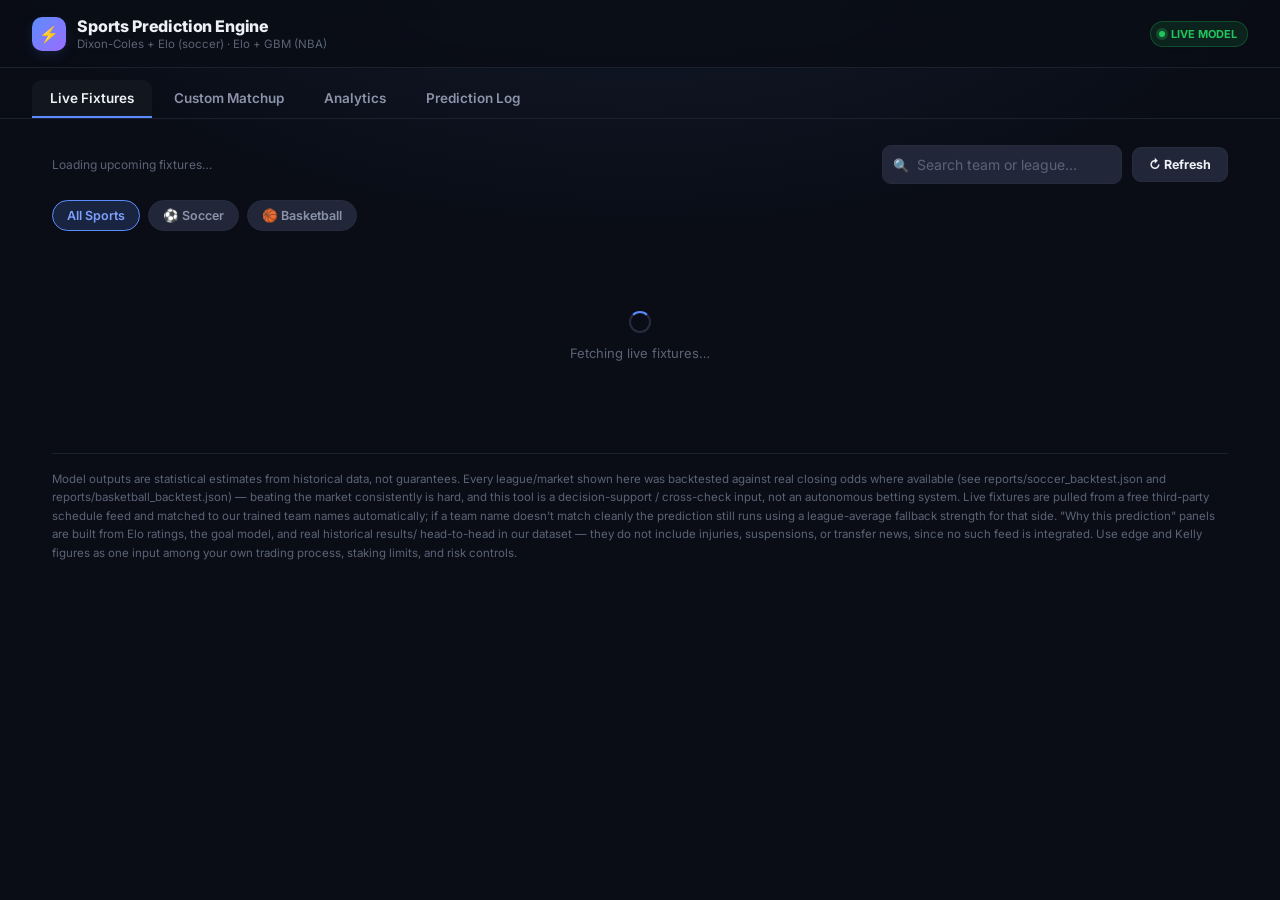
==== commit 3e48e33a: "Move prediction log to its own tab, grade every market, add date filter + CSV export The log now rec" ====
--- a/dashboard.html
+++ b/dashboard.html
@@ -203,6 +203,7 @@
   <div class="tab active" id="tab-live" onclick="switchMainTab('live')">Live Fixtures</div>
   <div class="tab" id="tab-custom" onclick="switchMainTab('custom')">Custom Matchup</div>
   <div class="tab" id="tab-analytics" onclick="switchMainTab('analytics')">Analytics</div>
+  <div class="tab" id="tab-log" onclick="switchMainTab('log')">Prediction Log</div>
 </div>
 <main>
 
@@ -303,6 +304,28 @@
     <div id="analytics-content"><div class="loading"><div class="spinner"></div>Loading backtest results…</div></div>
   </div>
 
+  <!-- ============ PREDICTION LOG ============ -->
+  <div id="panel-log" style="display:none;">
+    <div class="live-toolbar">
+      <div class="toolbar-controls">
+        <div class="field" style="min-width:140px;">
+          <label>From</label>
+          <input type="date" id="log-from" onchange="renderTrackingLog()">
+        </div>
+        <div class="field" style="min-width:140px;">
+          <label>To</label>
+          <input type="date" id="log-to" onchange="renderTrackingLog()">
+        </div>
+        <button class="ghost" style="align-self:flex-end;" onclick="clearLogFilter()">Clear filter</button>
+      </div>
+      <div class="toolbar-controls">
+        <button class="ghost" onclick="loadTrackingLog()">&#8635; Refresh</button>
+        <button onclick="exportLogCsv()">&#8681; Export CSV</button>
+      </div>
+    </div>
+    <div id="log-content"><div class="loading"><div class="spinner"></div>Loading prediction log…</div></div>
+  </div>
+
   <div class="disclaimer">
     Model outputs are statistical estimates from historical data, not guarantees. Every league/market
     shown here was backtested against real closing odds where available (see reports/soccer_backtest.json
@@ -322,15 +345,19 @@
 let LIVE_DATA = null;
 let SPORT_FILTER = 'all';
 let ANALYTICS_LOADED = false;
+let LOG_DATA = null;
 
 function switchMainTab(t) {
   document.getElementById('tab-live').classList.toggle('active', t==='live');
   document.getElementById('tab-custom').classList.toggle('active', t==='custom');
   document.getElementById('tab-analytics').classList.toggle('active', t==='analytics');
+  document.getElementById('tab-log').classList.toggle('active', t==='log');
   document.getElementById('panel-live').style.display = t==='live' ? 'block' : 'none';
   document.getElementById('panel-custom').style.display = t==='custom' ? 'block' : 'none';
   document.getElementById('panel-analytics').style.display = t==='analytics' ? 'block' : 'none';
+  document.getElementById('panel-log').style.display = t==='log' ? 'block' : 'none';
   if (t === 'analytics' && !ANALYTICS_LOADED) loadAnalytics();
+  if (t === 'log' && !LOG_DATA) loadTrackingLog();
 }
 function switchSubTab(t) {
   document.getElementById('tab-soccer').classList.toggle('active', t==='soccer');
@@ -683,8 +710,8 @@
   try {
     const resp = await fetch(API + '/api/analytics');
     if (!resp.ok) throw new Error('Failed to load analytics');
-    const data = await resp.json();
-    renderAnalytics(data);
+    const backtest = await resp.json();
+    renderAnalytics(backtest);
     ANALYTICS_LOADED = true;
   } catch (e) {
     box.innerHTML = `<div class="error-banner">Couldn't load analytics: ${e.message}</div>`;
@@ -742,7 +769,7 @@
     </div>`;
   }
 
-  html += `<div class="why-scope" style="margin-top:22px;">
+  html += `<div class="why-scope" style="margin-top:22px; margin-bottom:8px;">
     Lower Brier score / log-loss is better (0 = perfect). "Market" is the de-vigged closing-odds
     implied probability from real historical data — beating it consistently is hard, and most public
     models don't. These are unedited backtest numbers from reports/soccer_backtest.json and
@@ -753,6 +780,163 @@
   document.getElementById('analytics-content').innerHTML = html;
 }
 
+// ---------------- PREDICTION LOG ----------------
+async function loadTrackingLog() {
+  const box = document.getElementById('log-content');
+  box.innerHTML = '<div class="loading"><div class="spinner"></div>Loading prediction log…</div>';
+  try {
+    const resp = await fetch(API + '/api/tracking/log');
+    if (!resp.ok) throw new Error('Failed to load prediction log');
+    LOG_DATA = await resp.json();
+    renderTrackingLog();
+  } catch (e) {
+    LOG_DATA = null;
+    box.innerHTML = `<div class="error-banner">Couldn't load prediction log: ${e.message}</div>`;
+  }
+}
+
+function clearLogFilter() {
+  document.getElementById('log-from').value = '';
+  document.getElementById('log-to').value = '';
+  renderTrackingLog();
+}
+
+function filteredLogEntries() {
+  if (!LOG_DATA) return [];
+  const from = document.getElementById('log-from').value;
+  const to = document.getElementById('log-to').value;
+  return LOG_DATA.entries.filter(e => {
+    if (!e.date) return true;
+    if (from && e.date < from) return false;
+    if (to && e.date > to) return false;
+    return true;
+  });
+}
+
+function pickLabel(entry, marketKey, pick) {
+  if (marketKey === '1x2') return pick === 'H' ? entry.home : pick === 'A' ? entry.away : 'Draw';
+  if (marketKey === 'moneyline') return pick === 'HOME' ? entry.home : entry.away;
+  if (marketKey === 'over_under_2_5') return pick === 'OVER' ? 'Over 2.5' : 'Under 2.5';
+  return pick; // btts: YES/NO already readable
+}
+
+function marketCell(entry, marketKey) {
+  const m = entry.markets[marketKey];
+  if (!m) return '<span style="color:var(--dim);">—</span>';
+  const label = pickLabel(entry, marketKey, m.pick);
+  const prob = m.probs[m.pick];
+  const probStr = prob !== undefined ? ` <span style="color:var(--dim);">(${pct(prob)})</span>` : '';
+  if (!('actual' in m)) return `${label}${probStr}`;
+  const icon = m.correct
+    ? '<span style="color:var(--pos); font-weight:800;"> ✓</span>'
+    : '<span style="color:var(--neg); font-weight:800;"> ✗</span>';
+  return `${label}${probStr}${icon}`;
+}
+
+function rowStatus(entry) {
+  if (!entry.graded) return '<span class="badge pass">PENDING</span>';
+  const anyGraded = Object.values(entry.markets).some(m => 'actual' in m);
+  return anyGraded ? '<span class="badge bet">GRADED</span>' : '<span class="badge pass">UNRESOLVED</span>';
+}
+
+function renderTrackingLog() {
+  const box = document.getElementById('log-content');
+  if (!LOG_DATA) { box.innerHTML = '<div class="empty-note">No data.</div>'; return; }
+  const entries = filteredLogEntries();
+  const s = LOG_DATA.summary;
+  const acc = x => x.accuracy === null ? '—' : `${pct(x.accuracy)} <span style="font-size:11px;color:var(--dim);font-weight:500;">(${x.correct}/${x.graded})</span>`;
+  const moneylineGraded = s.soccer_1x2.graded + s.basketball_moneyline.graded;
+  const moneylineCorrect = s.soccer_1x2.correct + s.basketball_moneyline.correct;
+  const moneylineCombined = {
+    graded: moneylineGraded, correct: moneylineCorrect,
+    accuracy: moneylineGraded ? moneylineCorrect / moneylineGraded : null,
+  };
+
+  let html = `<div class="stat-grid" style="margin-bottom:20px;">
+    <div class="stat"><div class="label">1X2 / Moneyline Accuracy</div><div class="val">${acc(moneylineCombined)}</div></div>
+    <div class="stat"><div class="label">BTTS Accuracy</div><div class="val">${acc(s.soccer_btts)}</div></div>
+    <div class="stat"><div class="label">Over/Under 2.5 Accuracy</div><div class="val">${acc(s.soccer_over_under)}</div></div>
+    <div class="stat"><div class="label">Total Logged</div><div class="val">${s.total_logged} <span style="font-size:11px;color:var(--dim);font-weight:500;">(${entries.length} shown)</span></div></div>
+  </div>`;
+
+  if (entries.length === 0) {
+    html += `<div class="empty-note">${LOG_DATA.entries.length === 0 ? 'No predictions logged yet — this fills in as live fixtures are viewed, and each entry grades itself once its match has actually been played.' : 'No entries in the selected date range.'}</div>`;
+  } else {
+    html += `<div style="overflow-x:auto;">
+    <table>
+      <thead><tr><th>Date</th><th>League</th><th>Fixture</th><th>1X2 / Moneyline</th><th>BTTS</th><th>Over/Under 2.5</th><th>Status</th></tr></thead>
+      <tbody>`;
+    for (const e of entries) {
+      const mainMarket = e.sport === 'basketball' ? 'moneyline' : '1x2';
+      html += `<tr>
+        <td>${e.date || ''}</td>
+        <td>${e.league}</td>
+        <td>${e.home} vs ${e.away}</td>
+        <td>${marketCell(e, mainMarket)}</td>
+        <td>${marketCell(e, 'btts')}</td>
+        <td>${marketCell(e, 'over_under_2_5')}</td>
+        <td>${rowStatus(e)}</td>
+      </tr>`;
+    }
+    html += `</tbody></table></div>`;
+  }
+
+  html += `<div class="why-scope" style="margin-top:16px;">
+    Every prediction shown on the Live Fixtures tab gets logged here once, across every market the model
+    outputs (1X2/moneyline, BTTS, over/under 2.5 for soccer). A fixture stays "Pending" until the day
+    after it's scheduled, then this checks the same provider that supplied the fixture (football-data.org
+    or TheSportsDB) for the real final score, and grades each market independently against it — nothing
+    simulated. "Unresolved" means no result could ever be fetched (e.g. a postponed or cancelled match).
+    This log resets if the app is redeployed without a persistent volume.
+  </div>`;
+
+  box.innerHTML = html;
+}
+
+function csvField(v) {
+  const s = (v === null || v === undefined) ? '' : String(v);
+  return '"' + s.replace(/"/g, '""') + '"';
+}
+
+function exportLogCsv() {
+  const entries = filteredLogEntries();
+  if (entries.length === 0) return;
+  const headers = ['date','sport','league','home','away',
+    '1x2_pick','1x2_prob','1x2_actual','1x2_correct',
+    'btts_pick','btts_prob','btts_actual','btts_correct',
+    'over_under_2_5_pick','over_under_2_5_prob','over_under_2_5_actual','over_under_2_5_correct',
+    'moneyline_pick','moneyline_prob','moneyline_actual','moneyline_correct',
+    'actual_home_score','actual_away_score','status'];
+  const marketFields = (e, key) => {
+    const m = e.markets[key];
+    if (!m) return ['', '', '', ''];
+    const prob = m.probs ? m.probs[m.pick] : undefined;
+    return [m.pick, prob !== undefined ? prob.toFixed(4) : '', m.actual ?? '', 'actual' in m ? m.correct : ''];
+  };
+  const lines = [headers.join(',')];
+  for (const e of entries) {
+    const status = !e.graded ? 'PENDING' : (Object.values(e.markets).some(m => 'actual' in m) ? 'GRADED' : 'UNRESOLVED');
+    const row = [
+      e.date, e.sport, e.league, e.home, e.away,
+      ...marketFields(e, '1x2'),
+      ...marketFields(e, 'btts'),
+      ...marketFields(e, 'over_under_2_5'),
+      ...marketFields(e, 'moneyline'),
+      e.actual_home_score ?? '', e.actual_away_score ?? '', status,
+    ];
+    lines.push(row.map(csvField).join(','));
+  }
+  const blob = new Blob([lines.join('\n')], { type: 'text/csv;charset=utf-8;' });
+  const url = URL.createObjectURL(blob);
+  const a = document.createElement('a');
+  a.href = url;
+  a.download = `prediction_log_${new Date().toISOString().slice(0,10)}.csv`;
+  document.body.appendChild(a);
+  a.click();
+  document.body.removeChild(a);
+  URL.revokeObjectURL(url);
+}
+
 function showErr(id, msg) { const e = document.getElementById(id); e.textContent = msg; e.style.display = 'block'; }
 
 init();
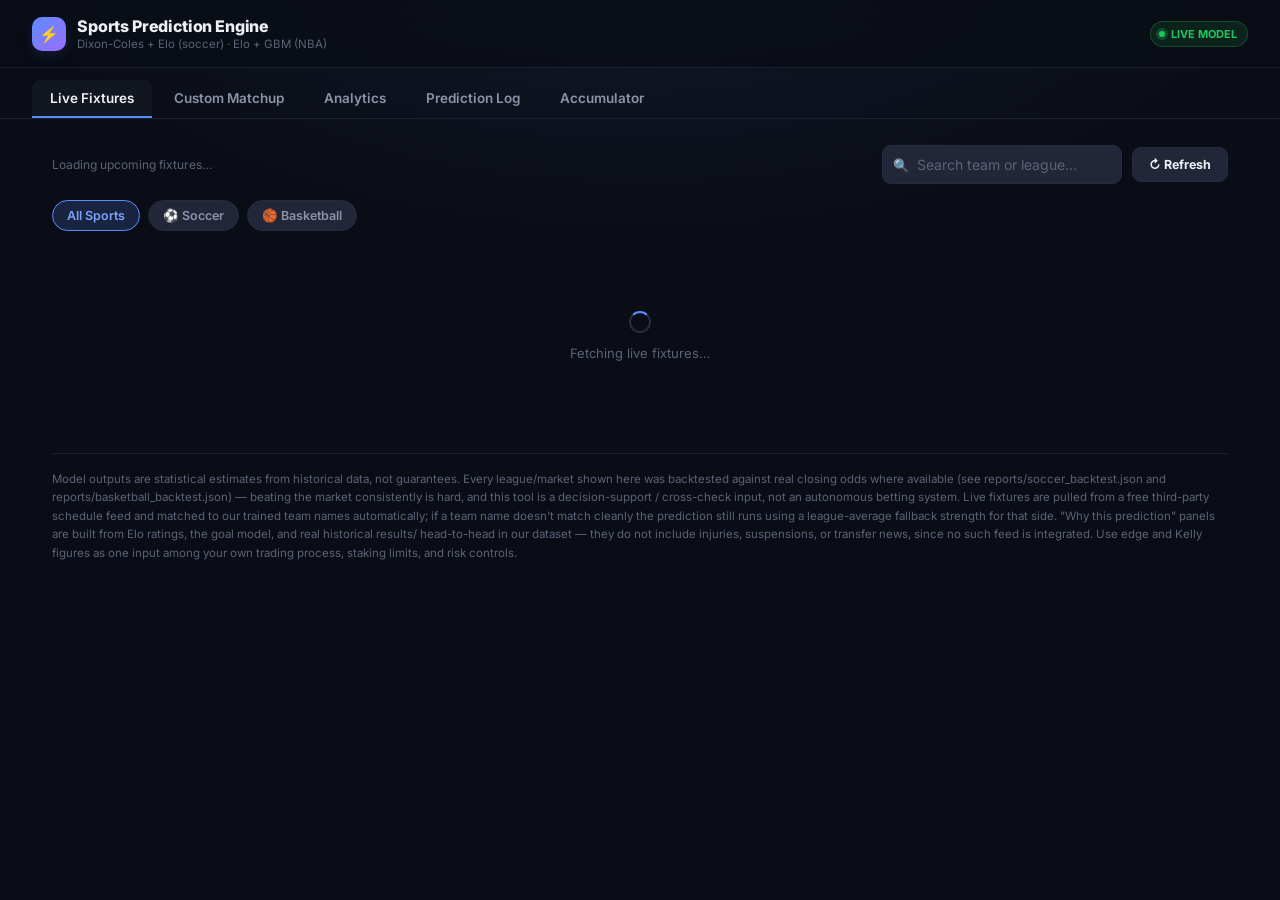
==== commit da34721f: "Add real bookmaker odds, a daily accumulator builder, and log sport/league filters odds_provider.py:" ====
--- a/dashboard.html
+++ b/dashboard.html
@@ -204,6 +204,7 @@
   <div class="tab" id="tab-custom" onclick="switchMainTab('custom')">Custom Matchup</div>
   <div class="tab" id="tab-analytics" onclick="switchMainTab('analytics')">Analytics</div>
   <div class="tab" id="tab-log" onclick="switchMainTab('log')">Prediction Log</div>
+  <div class="tab" id="tab-acca" onclick="switchMainTab('acca')">Accumulator</div>
 </div>
 <main>
 
@@ -252,12 +253,16 @@
           <datalist id="s-away-list"></datalist>
         </div>
       </div>
-      <div class="section-title">Market odds (decimal) — optional, enables edge/Kelly analysis</div>
-      <div class="row">
+      <div class="section-title" style="display:flex; align-items:center; justify-content:space-between; margin-bottom:0;">
+        <span>Market odds (decimal) — optional, enables edge/Kelly analysis</span>
+        <span id="s-odds-fetch" style="text-transform:none; letter-spacing:0; cursor:pointer; color:var(--accent2); font-weight:700;" onclick="fetchRealOdds('soccer')">&#8635; Fetch real odds</span>
+      </div>
+      <div class="row" style="margin-top:10px;">
         <div class="field"><label>Odds Home</label><input id="s-oh" type="number" step="0.01" placeholder="1.90"></div>
         <div class="field"><label>Odds Draw</label><input id="s-od" type="number" step="0.01" placeholder="3.60"></div>
         <div class="field"><label>Odds Away</label><input id="s-oa" type="number" step="0.01" placeholder="4.20"></div>
       </div>
+      <div id="s-odds-note" style="font-size:11.5px; color:var(--dim); margin-top:-6px; margin-bottom:14px;"></div>
       <button onclick="runSoccer()">Predict</button>
       <div class="err" id="s-err" style="display:none;"></div>
       <div class="results" id="s-results"></div>
@@ -280,8 +285,11 @@
           <input id="n-date" type="date">
         </div>
       </div>
-      <div class="section-title">Market odds (decimal) — optional</div>
-      <div class="row">
+      <div class="section-title" style="display:flex; align-items:center; justify-content:space-between; margin-bottom:0;">
+        <span>Market odds (decimal) — optional</span>
+        <span id="n-odds-fetch" style="text-transform:none; letter-spacing:0; cursor:pointer; color:var(--accent2); font-weight:700;" onclick="fetchRealOdds('basketball')">&#8635; Fetch real odds</span>
+      </div>
+      <div class="row" style="margin-top:10px;">
         <div class="field"><label>Odds Home</label><input id="n-oh" type="number" step="0.01" placeholder="1.55"></div>
         <div class="field"><label>Odds Away</label><input id="n-oa" type="number" step="0.01" placeholder="2.50"></div>
         <div class="field" style="display:flex; align-items:flex-end; gap:14px;">
@@ -293,6 +301,7 @@
           </label>
         </div>
       </div>
+      <div id="n-odds-note" style="font-size:11.5px; color:var(--dim); margin-top:-6px; margin-bottom:14px;"></div>
       <button onclick="runNBA()">Predict</button>
       <div class="err" id="n-err" style="display:none;"></div>
       <div class="results" id="n-results"></div>
@@ -316,6 +325,10 @@
           <label>To</label>
           <input type="date" id="log-to" onchange="renderTrackingLog()">
         </div>
+        <div class="field" style="min-width:200px;">
+          <label>League</label>
+          <select id="log-league" onchange="renderTrackingLog()"><option value="">All Leagues</option></select>
+        </div>
         <button class="ghost" style="align-self:flex-end;" onclick="clearLogFilter()">Clear filter</button>
       </div>
       <div class="toolbar-controls">
@@ -323,7 +336,40 @@
         <button onclick="exportLogCsv()">&#8681; Export CSV</button>
       </div>
     </div>
+    <div class="chip-row">
+      <button class="chip active" id="log-chip-all" onclick="setLogSportFilter('all')">All Sports</button>
+      <button class="chip" id="log-chip-soccer" onclick="setLogSportFilter('soccer')">&#9917; Soccer</button>
+      <button class="chip" id="log-chip-basketball" onclick="setLogSportFilter('basketball')">&#127936; Basketball</button>
+    </div>
     <div id="log-content"><div class="loading"><div class="spinner"></div>Loading prediction log…</div></div>
+  </div>
+
+  <!-- ============ ACCUMULATOR ============ -->
+  <div id="panel-acca" style="display:none;">
+    <div class="card">
+      <div class="row">
+        <div class="field" style="min-width:120px; flex:0 0 auto;">
+          <label>Legs</label>
+          <input type="number" id="acca-legs" value="3" min="2" max="6" step="1">
+        </div>
+        <div class="field" style="min-width:140px; flex:0 0 auto;">
+          <label>Min Combined Odds</label>
+          <input type="number" id="acca-min-odds" value="5.0" min="1.1" step="0.1">
+        </div>
+        <div class="field" style="min-width:140px;">
+          <label>From</label>
+          <input type="date" id="acca-from">
+        </div>
+        <div class="field" style="min-width:140px;">
+          <label>To</label>
+          <input type="date" id="acca-to">
+        </div>
+        <div class="field" style="flex:0 0 auto; align-self:flex-end;">
+          <button onclick="buildAccumulator()">Build Accumulator</button>
+        </div>
+      </div>
+    </div>
+    <div id="acca-content" style="margin-top:20px;"></div>
   </div>
 
   <div class="disclaimer">
@@ -352,10 +398,12 @@
   document.getElementById('tab-custom').classList.toggle('active', t==='custom');
   document.getElementById('tab-analytics').classList.toggle('active', t==='analytics');
   document.getElementById('tab-log').classList.toggle('active', t==='log');
+  document.getElementById('tab-acca').classList.toggle('active', t==='acca');
   document.getElementById('panel-live').style.display = t==='live' ? 'block' : 'none';
   document.getElementById('panel-custom').style.display = t==='custom' ? 'block' : 'none';
   document.getElementById('panel-analytics').style.display = t==='analytics' ? 'block' : 'none';
   document.getElementById('panel-log').style.display = t==='log' ? 'block' : 'none';
+  document.getElementById('panel-acca').style.display = t==='acca' ? 'block' : 'none';
   if (t === 'analytics' && !ANALYTICS_LOADED) loadAnalytics();
   if (t === 'log' && !LOG_DATA) loadTrackingLog();
 }
@@ -614,6 +662,43 @@
   </tr>`;
 }
 
+async function fetchRealOdds(kind) {
+  const noteId = kind === 'soccer' ? 's-odds-note' : 'n-odds-note';
+  const note = document.getElementById(noteId);
+  note.textContent = 'Looking up real odds…';
+  try {
+    let url, home, away;
+    if (kind === 'soccer') {
+      const div = document.getElementById('s-league').value;
+      home = document.getElementById('s-home').value.trim();
+      away = document.getElementById('s-away').value.trim();
+      if (!home || !away) { note.textContent = 'Enter both team names first.'; return; }
+      url = `${API}/api/odds/soccer?div=${div}&home=${encodeURIComponent(home)}&away=${encodeURIComponent(away)}`;
+    } else {
+      home = document.getElementById('n-home').value.trim();
+      away = document.getElementById('n-away').value.trim();
+      if (!home || !away) { note.textContent = 'Enter both team names first.'; return; }
+      url = `${API}/api/odds/basketball?home=${encodeURIComponent(home)}&away=${encodeURIComponent(away)}`;
+    }
+    const r = await (await fetch(url)).json();
+    if (!r.available) {
+      note.textContent = `No real odds found (${r.reason || 'unavailable'}).`;
+      return;
+    }
+    if (kind === 'soccer') {
+      if (r.odds_home != null) document.getElementById('s-oh').value = r.odds_home;
+      if (r.odds_draw != null) document.getElementById('s-od').value = r.odds_draw;
+      if (r.odds_away != null) document.getElementById('s-oa').value = r.odds_away;
+    } else {
+      if (r.odds_home != null) document.getElementById('n-oh').value = r.odds_home;
+      if (r.odds_away != null) document.getElementById('n-oa').value = r.odds_away;
+    }
+    note.textContent = `Real odds from ${r.bookmaker_count} bookmaker(s) via the-odds-api.com, best price per outcome. ${r.event_home} vs ${r.event_away}.`;
+  } catch (e) {
+    note.textContent = `Couldn't fetch real odds: ${e.message}`;
+  }
+}
+
 async function runSoccer() {
   document.getElementById('s-err').style.display = 'none';
   const div = document.getElementById('s-league').value;
@@ -781,6 +866,8 @@
 }
 
 // ---------------- PREDICTION LOG ----------------
+let LOG_SPORT_FILTER = 'all';
+
 async function loadTrackingLog() {
   const box = document.getElementById('log-content');
   box.innerHTML = '<div class="loading"><div class="spinner"></div>Loading prediction log…</div>';
@@ -788,6 +875,7 @@
     const resp = await fetch(API + '/api/tracking/log');
     if (!resp.ok) throw new Error('Failed to load prediction log');
     LOG_DATA = await resp.json();
+    populateLogLeagueOptions();
     renderTrackingLog();
   } catch (e) {
     LOG_DATA = null;
@@ -795,17 +883,38 @@
   }
 }
 
+function setLogSportFilter(s) {
+  LOG_SPORT_FILTER = s;
+  ['all','soccer','basketball'].forEach(k => document.getElementById('log-chip-'+k).classList.toggle('active', k===s));
+  populateLogLeagueOptions();
+  renderTrackingLog();
+}
+
+function populateLogLeagueOptions() {
+  if (!LOG_DATA) return;
+  const sel = document.getElementById('log-league');
+  const current = sel.value;
+  const inScope = LOG_DATA.entries.filter(e => LOG_SPORT_FILTER === 'all' || e.sport === LOG_SPORT_FILTER);
+  const leagues = [...new Set(inScope.map(e => e.league))].sort();
+  sel.innerHTML = '<option value="">All Leagues</option>' + leagues.map(l => `<option value="${l}">${l}</option>`).join('');
+  if (leagues.includes(current)) sel.value = current;
+}
+
 function clearLogFilter() {
   document.getElementById('log-from').value = '';
   document.getElementById('log-to').value = '';
-  renderTrackingLog();
+  document.getElementById('log-league').value = '';
+  setLogSportFilter('all');
 }
 
 function filteredLogEntries() {
   if (!LOG_DATA) return [];
   const from = document.getElementById('log-from').value;
   const to = document.getElementById('log-to').value;
+  const league = document.getElementById('log-league').value;
   return LOG_DATA.entries.filter(e => {
+    if (LOG_SPORT_FILTER !== 'all' && e.sport !== LOG_SPORT_FILTER) return false;
+    if (league && e.league !== league) return false;
     if (!e.date) return true;
     if (from && e.date < from) return false;
     if (to && e.date > to) return false;
@@ -937,6 +1046,80 @@
   URL.revokeObjectURL(url);
 }
 
+// ---------------- ACCUMULATOR ----------------
+async function buildAccumulator() {
+  const box = document.getElementById('acca-content');
+  box.innerHTML = '<div class="loading"><div class="spinner"></div>Searching fixtures for the best combination…</div>';
+  const legs = document.getElementById('acca-legs').value || 3;
+  const minOdds = document.getElementById('acca-min-odds').value || 5.0;
+  const from = document.getElementById('acca-from').value;
+  const to = document.getElementById('acca-to').value;
+  let url = `${API}/api/accumulator?legs=${legs}&min_odds=${minOdds}`;
+  if (from) url += `&date_from=${from}`;
+  if (to) url += `&date_to=${to}`;
+  try {
+    const resp = await fetch(url);
+    const data = await resp.json();
+    renderAccumulator(data);
+  } catch (e) {
+    box.innerHTML = `<div class="error-banner">Couldn't build accumulator: ${e.message}</div>`;
+  }
+}
+
+function accaLegCard(leg) {
+  const modelOdds = 1 / leg.probability;
+  const realOddsStr = leg.real_odds != null
+    ? `<span style="color:var(--pos); font-weight:700;">${leg.real_odds.toFixed(2)}</span>`
+    : `<span style="color:var(--dim);">not available</span>`;
+  const rationale = leg.rationale && leg.rationale.length
+    ? `<ul style="margin:10px 0 0; padding-left:18px;">${leg.rationale.map(b => `<li style="font-size:11.5px; color:var(--muted); line-height:1.6; margin-bottom:4px;">${b}</li>`).join('')}</ul>`
+    : '';
+  return `<div class="fixture-card" style="margin-bottom:12px;">
+    <div class="fixture-top">
+      <div class="matchup">
+        <div class="team-row">${avatar(leg.home)}<span class="team-name">${leg.home} vs ${leg.away}</span></div>
+      </div>
+      <div class="fixture-when">${leg.league} · ${fmtWhen(leg.date, leg.time)}</div>
+    </div>
+    <div class="fixture-meta" style="margin-top:12px; align-items:center;">
+      <span style="font-size:14px; font-weight:700; color:var(--text);">${leg.label}</span>
+      <span>Model probability <b>${pct(leg.probability)}</b></span>
+      <span>Model-implied odds <b>${modelOdds.toFixed(2)}</b></span>
+      <span>Real odds ${realOddsStr}</span>
+    </div>
+    ${rationale}
+  </div>`;
+}
+
+function renderAccumulator(data) {
+  const box = document.getElementById('acca-content');
+  if (!data.ok) {
+    box.innerHTML = `<div class="error-banner">${data.reason}</div>`;
+    return;
+  }
+  const legsHtml = data.legs.map(accaLegCard).join('');
+  const realOddsSummary = data.combined_real_odds != null
+    ? `<div class="stat"><div class="label">Combined Real Odds</div><div class="val" style="color:var(--pos);">${data.combined_real_odds.toFixed(2)}</div></div>`
+    : `<div class="stat"><div class="label">Combined Real Odds</div><div class="val" style="color:var(--dim); font-size:13px;">not fully available</div></div>`;
+
+  box.innerHTML = `
+    <div class="stat-grid" style="margin-bottom:20px;">
+      <div class="stat"><div class="label">Combined Model-Implied Odds</div><div class="val">${data.combined_odds.toFixed(2)}</div></div>
+      ${realOddsSummary}
+      <div class="stat"><div class="label">Combined Win Probability</div><div class="val">${pct(data.combined_probability)}</div></div>
+      <div class="stat"><div class="label">Fixtures Considered</div><div class="val">${data.candidates_considered}</div></div>
+    </div>
+    ${legsHtml}
+    <div class="why-scope" style="margin-top:8px;">
+      "Model-implied odds" = 1 / the model's predicted probability for that pick — a read on how confident
+      the model is, <b>not a real price any sportsbook has actually offered</b>. "Real odds" (where shown)
+      are the best available decimal price across UK bookmakers tracked by the-odds-api.com as of the last
+      refresh (odds move — always verify the live price on your actual sportsbook before betting). BTTS legs
+      never have real odds here since no provider in this app carries that market. This is a model-confidence
+      screening tool, not a betting recommendation or a guarantee of any kind.
+    </div>`;
+}
+
 function showErr(id, msg) { const e = document.getElementById(id); e.textContent = msg; e.style.display = 'block'; }
 
 init();
